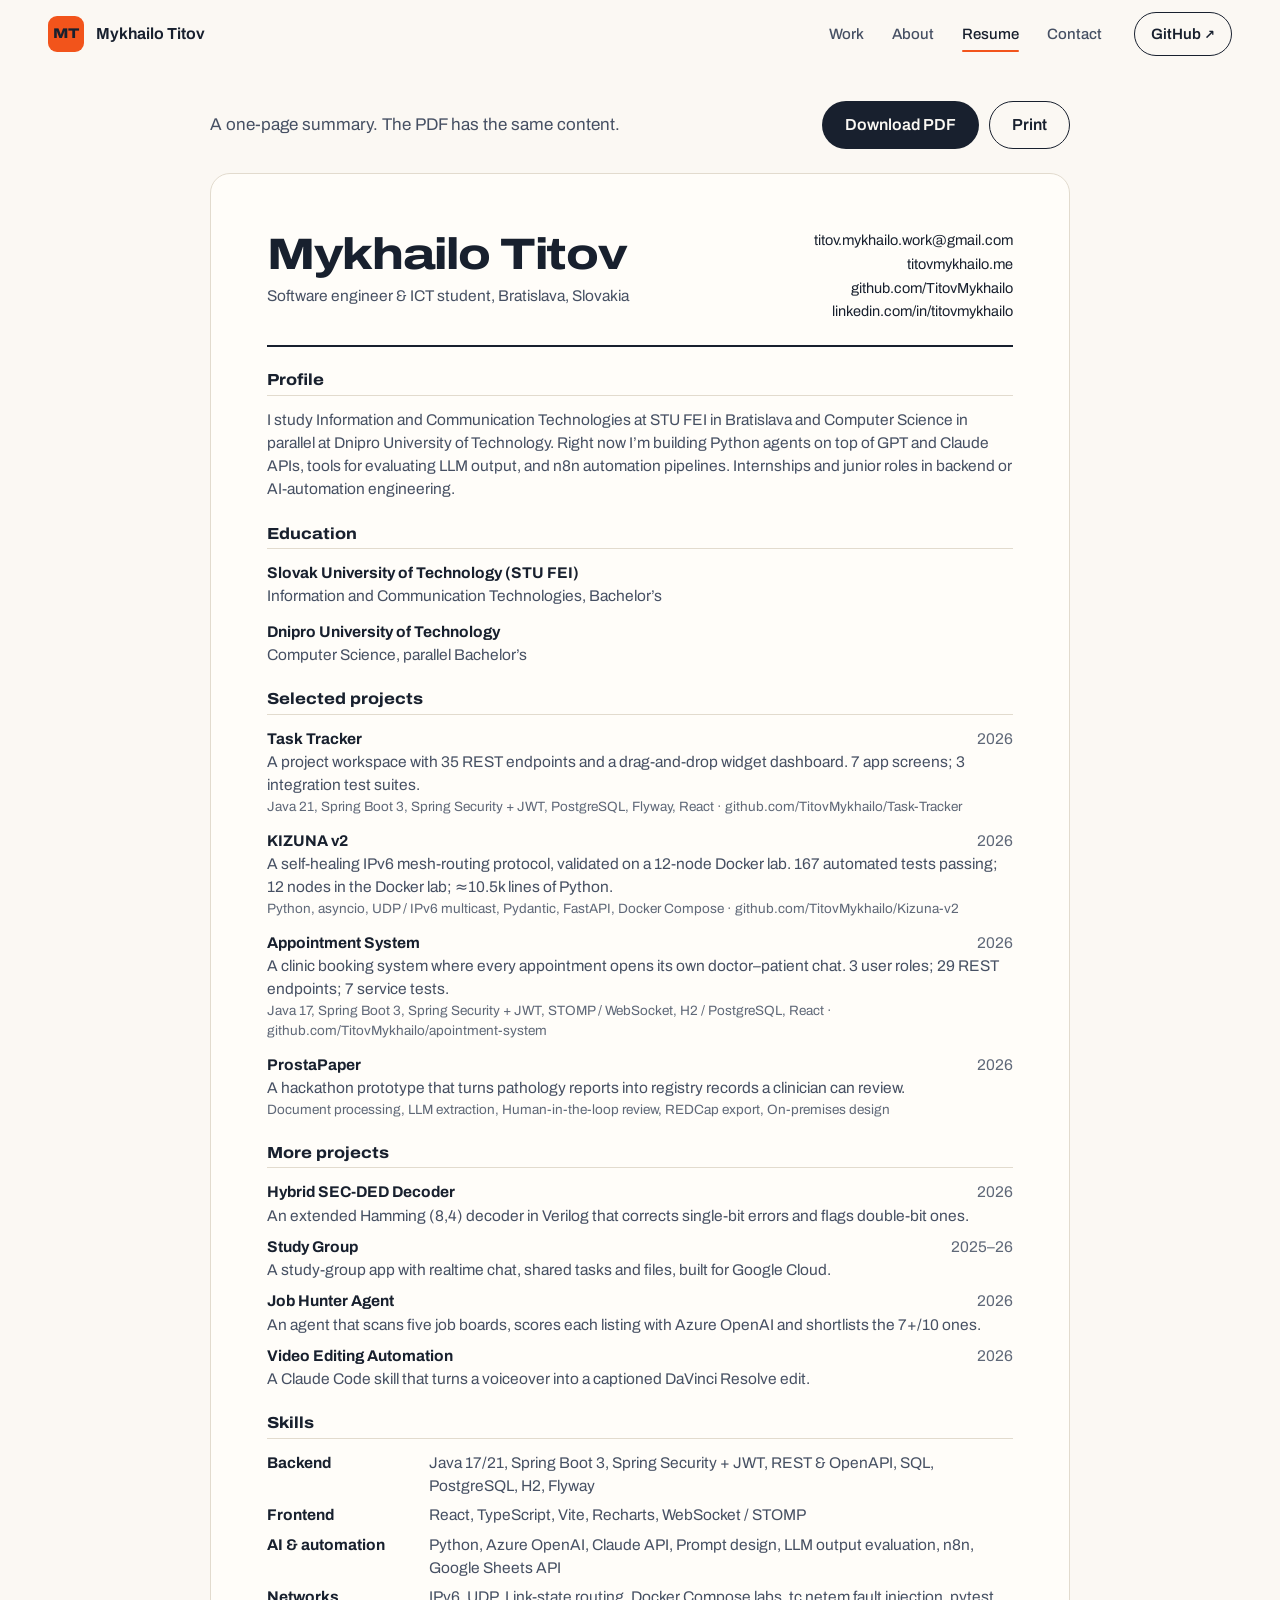
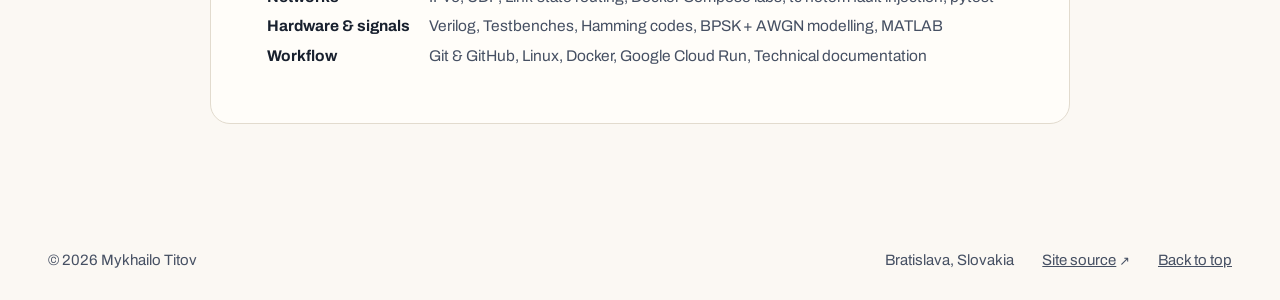
==== resume.html @ 1e9eef97 "Redesign portfolio around proof: case studies, real screens, CV - Hero leads with name, role, CTA an" ====
<!doctype html>
<html lang="en"><head>
<meta charset="utf-8"><meta name="viewport" content="width=device-width, initial-scale=1">
<title>Resume — Mykhailo Titov</title>
<meta name="description" content="Resume of Mykhailo Titov, Software engineer &amp; ICT student in Bratislava.">
<link rel="canonical" href="https://titovmykhailo.me/resume.html">
<meta name="theme-color" content="#FBF8F3">
<meta property="og:type" content="website"><meta property="og:url" content="https://titovmykhailo.me/resume.html">
<meta property="og:title" content="Resume — Mykhailo Titov"><meta property="og:description" content="Resume of Mykhailo Titov, Software engineer &amp; ICT student in Bratislava.">
<meta property="og:image" content="https://titovmykhailo.me/assets/og-image.png"><meta property="og:image:width" content="1200"><meta property="og:image:height" content="630">
<meta name="twitter:card" content="summary_large_image"><meta name="twitter:title" content="Resume — Mykhailo Titov"><meta name="twitter:description" content="Resume of Mykhailo Titov, Software engineer &amp; ICT student in Bratislava."><meta name="twitter:image" content="https://titovmykhailo.me/assets/og-image.png">
<link rel="icon" type="image/svg+xml" href="favicon.svg"><link rel="apple-touch-icon" href="assets/apple-touch-icon.png">
<link rel="preload" href="assets/fonts/archivo-latin.woff2" as="font" type="font/woff2" crossorigin>
<link rel="stylesheet" href="styles.css"><script src="script.js" defer></script>
</head><body><a class="skip" href="#main">Skip to content</a><header class="site-header" id="top"><div class="wrap header-inner">
<a class="brand" href="./"><span class="brand-mark" aria-hidden="true">MT</span><span class="brand-name">Mykhailo Titov</span></a>
<nav class="site-nav" aria-label="Main"><a href="index.html#work" data-nav="work">Work</a><a href="index.html#about" data-nav="about">About</a><a href="resume.html" data-nav="resume" aria-current="page">Resume</a><a href="index.html#contact" data-nav="contact">Contact</a></nav>
<a class="header-cta" href="https://github.com/TitovMykhailo" target="_blank" rel="noopener">GitHub<span class="ext" aria-hidden="true">↗</span><span class="sr-only"> (opens in a new tab)</span></a>
</div></header><main id="main" class="resume-page"><div class="wrap">
<div class="resume-tools"><p>A one-page summary. The PDF has the same content.</p><div><a class="btn btn-dark" href="assets/Mykhailo_Titov_CV.pdf" download>Download PDF</a><button class="btn btn-outline" type="button" data-print>Print</button></div></div>
<article class="cv">
<header class="cv-head"><div><h1>Mykhailo Titov</h1><p class="cv-role">Software engineer &amp; ICT student, Bratislava, Slovakia</p></div>
<ul class="cv-contacts"><li><a href="mailto:titov.mykhailo.work@gmail.com">titov.mykhailo.work@gmail.com</a></li><li><a href="https://titovmykhailo.me">titovmykhailo.me</a></li><li><a href="https://github.com/TitovMykhailo">github.com/TitovMykhailo</a></li><li><a href="https://www.linkedin.com/in/titovmykhailo">linkedin.com/in/titovmykhailo</a></li></ul></header>
<section><h2>Profile</h2><p>I study Information and Communication Technologies at STU FEI in Bratislava and Computer Science in parallel at Dnipro University of Technology. Right now I’m building Python agents on top of GPT and Claude APIs, tools for evaluating LLM output, and n8n automation pipelines. Internships and junior roles in backend or AI-automation engineering.</p></section>
<section><h2>Education</h2><ul class="cv-list"><li><div class="cv-row"><b>Slovak University of Technology (STU FEI)</b><span></span></div><p>Information and Communication Technologies, Bachelor’s</p></li><li><div class="cv-row"><b>Dnipro University of Technology</b><span></span></div><p>Computer Science, parallel Bachelor’s</p></li></ul></section>
<section><h2>Selected projects</h2><ul class="cv-list"><li><div class="cv-row"><b>Task Tracker</b><span>2026</span></div><p>A project workspace with 35 REST endpoints and a drag-and-drop widget dashboard. 7 app screens; 3 integration test suites.</p><p class="cv-stack">Java 21, Spring Boot 3, Spring Security + JWT, PostgreSQL, Flyway, React · github.com/TitovMykhailo/Task-Tracker</p></li><li><div class="cv-row"><b>KIZUNA v2</b><span>2026</span></div><p>A self-healing IPv6 mesh-routing protocol, validated on a 12-node Docker lab. 167 automated tests passing; 12 nodes in the Docker lab; ≈10.5k lines of Python.</p><p class="cv-stack">Python, asyncio, UDP / IPv6 multicast, Pydantic, FastAPI, Docker Compose · github.com/TitovMykhailo/Kizuna-v2</p></li><li><div class="cv-row"><b>Appointment System</b><span>2026</span></div><p>A clinic booking system where every appointment opens its own doctor–patient chat. 3 user roles; 29 REST endpoints; 7 service tests.</p><p class="cv-stack">Java 17, Spring Boot 3, Spring Security + JWT, STOMP / WebSocket, H2 / PostgreSQL, React · github.com/TitovMykhailo/apointment-system</p></li><li><div class="cv-row"><b>ProstaPaper</b><span>2026</span></div><p>A hackathon prototype that turns pathology reports into registry records a clinician can review.</p><p class="cv-stack">Document processing, LLM extraction, Human-in-the-loop review, REDCap export, On-premises design</p></li></ul></section>
<section><h2>More projects</h2><ul class="cv-list cv-compact"><li><div class="cv-row"><b>Hybrid SEC-DED Decoder</b><span>2026</span></div><p>An extended Hamming (8,4) decoder in Verilog that corrects single-bit errors and flags double-bit ones.</p></li><li><div class="cv-row"><b>Study Group</b><span>2025–26</span></div><p>A study-group app with realtime chat, shared tasks and files, built for Google Cloud.</p></li><li><div class="cv-row"><b>Job Hunter Agent</b><span>2026</span></div><p>An agent that scans five job boards, scores each listing with Azure OpenAI and shortlists the 7+/10 ones.</p></li><li><div class="cv-row"><b>Video Editing Automation</b><span>2026</span></div><p>A Claude Code skill that turns a voiceover into a captioned DaVinci Resolve edit.</p></li></ul></section>
<section><h2>Skills</h2><ul class="cv-skills"><li><b>Backend</b><span>Java 17/21, Spring Boot 3, Spring Security + JWT, REST &amp; OpenAPI, SQL, PostgreSQL, H2, Flyway</span></li><li><b>Frontend</b><span>React, TypeScript, Vite, Recharts, WebSocket / STOMP</span></li><li><b>AI &amp; automation</b><span>Python, Azure OpenAI, Claude API, Prompt design, LLM output evaluation, n8n, Google Sheets API</span></li><li><b>Networks</b><span>IPv6, UDP, Link-state routing, Docker Compose labs, tc netem fault injection, pytest</span></li><li><b>Hardware &amp; signals</b><span>Verilog, Testbenches, Hamming codes, BPSK + AWGN modelling, MATLAB</span></li><li><b>Workflow</b><span>Git &amp; GitHub, Linux, Docker, Google Cloud Run, Technical documentation</span></li></ul></section>

</article>
</div></main><footer class="site-footer"><div class="wrap footer-inner"><p>© <span data-year>2026</span> Mykhailo Titov</p><p>Bratislava, Slovakia</p><a href="https://github.com/TitovMykhailo/TitovMykhailo.github.io" target="_blank" rel="noopener">Site source<span class="ext" aria-hidden="true">↗</span><span class="sr-only"> (opens in a new tab)</span></a><a href="#top">Back to top</a></div></footer>
</body></html>
---- styles.css ----
/* Mykhailo Titov — portfolio styles
   One family (Archivo, variable width + weight), self-hosted.
   JetBrains Mono only for real code. */

@font-face{font-family:'Archivo';src:url('assets/fonts/archivo-latin.woff2') format('woff2');font-weight:100 900;font-stretch:62% 125%;font-style:normal;font-display:swap;unicode-range:U+0000-00FF,U+0131,U+0152-0153,U+02BB-02BC,U+02C6,U+02DA,U+02DC,U+0304,U+0308,U+0329,U+2000-206F,U+20AC,U+2122,U+2191,U+2193,U+2212,U+2215,U+FEFF,U+FFFD}
@font-face{font-family:'Archivo';src:url('assets/fonts/archivo-latin-ext.woff2') format('woff2');font-weight:100 900;font-stretch:62% 125%;font-style:normal;font-display:swap;unicode-range:U+0100-02BA,U+02BD-02C5,U+02C7-02CC,U+02CE-02D7,U+02DD-02FF,U+0304,U+0308,U+0329,U+1D00-1DBF,U+1E00-1E9F,U+1EF2-1EFF,U+2020,U+20A0-20AB,U+20AD-20C0,U+2113,U+2C60-2C7F,U+A720-A7FF}
@font-face{font-family:'JetBrains Mono';src:url('assets/fonts/jetbrains-mono-latin.woff2') format('woff2');font-weight:400;font-display:swap}

:root{
  --paper:#FBF8F3; --paper-2:#F3EEE5; --card:#FFFDF9;
  --ink:#18202E; --ink-2:#465063; --ink-3:#5F6878;
  --rule:#E2DBCE; --rule-strong:#CFC6B6;
  --signal:#F2541B; --signal-deep:#B53A0C;
  --mint:#D3EADD; --peach:#F9D6C2; --sky:#D4E5F4; --lilac:#E2DAF6;
  --mint-deep:#2F5D47; --peach-deep:#8A3F17; --sky-deep:#244B6B; --lilac-deep:#4A3A73;
  --focus:#1D4ED8;
  --font:'Archivo',ui-sans-serif,system-ui,-apple-system,'Segoe UI',Roboto,Arial,sans-serif;
  --mono:'JetBrains Mono',ui-monospace,SFMono-Regular,Menlo,Consolas,monospace;
  --wrap:1240px; --gutter:clamp(16px,4vw,48px);
  --r-sm:8px; --r-md:14px; --r-lg:20px;
  --shadow:0 28px 60px -28px rgba(24,32,46,.38);
}

*,*::before,*::after{box-sizing:border-box}
html{-webkit-text-size-adjust:100%;scroll-behavior:smooth;scroll-padding-top:88px}
body{margin:0;background:var(--paper);color:var(--ink);font:400 17px/1.6 var(--font);font-stretch:100%;text-rendering:optimizeLegibility;-webkit-font-smoothing:antialiased}
img,svg{display:block;max-width:100%}
a{color:inherit}
button{font:inherit;color:inherit;cursor:pointer}
h1,h2,h3{margin:0;font-weight:700;line-height:1.1}
p{margin:0}
ul,ol{margin:0;padding:0;list-style:none}
code{font-family:var(--mono);font-size:.88em}
:focus-visible{outline:3px solid var(--focus);outline-offset:3px;border-radius:4px}
::selection{background:#F9C4AE;color:var(--ink)}
.sr-only{position:absolute;width:1px;height:1px;padding:0;margin:-1px;overflow:hidden;clip:rect(0 0 0 0);white-space:nowrap;border:0}
.skip{position:absolute;left:16px;top:-100px;z-index:100;background:var(--ink);color:var(--paper);padding:12px 18px;border-radius:var(--r-sm);text-decoration:none}
.skip:focus{top:12px}
.wrap{width:100%;max-width:calc(var(--wrap) + 2 * var(--gutter));margin-inline:auto;padding-inline:var(--gutter)}
.muted{color:var(--ink-3)}

/* ---------- links & buttons */
.text-link{white-space:nowrap;color:var(--ink);text-decoration:underline;text-decoration-color:rgba(24,32,46,.3);text-decoration-thickness:1px;text-underline-offset:4px;font-weight:500}
.text-link:hover{text-decoration-color:var(--signal);text-decoration-thickness:2px}
.ext{display:inline-block;margin-left:3px;font-size:.85em;transition:transform .15s}
a:hover>.ext{transform:translate(2px,-2px)}
.btn{display:inline-flex;align-items:center;justify-content:center;gap:8px;min-height:48px;padding:0 22px;border-radius:999px;border:1.5px solid transparent;font-weight:600;font-size:16px;line-height:1;text-decoration:none;white-space:nowrap;transition:background-color .15s,color .15s,border-color .15s}
.btn-signal{background:var(--signal);color:var(--ink)}
.btn-signal:hover{background:var(--ink);color:var(--paper)}
.btn-outline{border-color:var(--ink);color:var(--ink);background:transparent}
.btn-outline:hover{background:var(--ink);color:var(--paper)}
.btn-dark{background:var(--ink);color:var(--paper)}
.btn-dark:hover{background:var(--signal);color:var(--ink)}
.btn-light{background:var(--paper);color:var(--ink);border-color:var(--paper)}
.btn-light:hover{background:var(--signal);border-color:var(--signal)}
.btn-ghost-light{border-color:rgba(251,248,243,.55);color:var(--paper)}
.btn-ghost-light:hover{border-color:var(--paper);background:rgba(251,248,243,.1)}

/* ---------- tints */
.tint-mint{background:var(--mint);--deep:var(--mint-deep)}
.tint-peach{background:var(--peach);--deep:var(--peach-deep)}
.tint-sky{background:var(--sky);--deep:var(--sky-deep)}
.tint-lilac{background:var(--lilac);--deep:var(--lilac-deep)}

/* ---------- header */
.site-header{position:sticky;top:0;z-index:50;background:rgba(251,248,243,.9);-webkit-backdrop-filter:saturate(1.4) blur(12px);backdrop-filter:saturate(1.4) blur(12px);border-bottom:1px solid transparent;transition:border-color .2s}
.site-header.scrolled{border-bottom-color:var(--rule)}
.header-inner{display:flex;align-items:center;gap:32px;height:68px}
.brand{display:flex;align-items:center;gap:12px;text-decoration:none;font-weight:650;font-size:16px;margin-right:auto}
.brand-mark{display:grid;place-items:center;width:36px;height:36px;border-radius:9px;background:var(--signal);color:var(--ink);font-weight:800;font-stretch:120%;font-size:14px;letter-spacing:.02em}
.site-nav{display:flex;gap:28px}
.site-nav a{position:relative;font-size:15px;font-weight:500;color:var(--ink-2);text-decoration:none;padding:8px 0}
.site-nav a:hover,.site-nav a[aria-current],.site-nav a.active{color:var(--ink)}
.site-nav a[aria-current]::after,.site-nav a.active::after{content:'';position:absolute;left:0;right:0;bottom:2px;height:2px;background:var(--signal);border-radius:2px}
.header-cta{font-size:15px;font-weight:600;text-decoration:none;border:1.5px solid var(--ink);border-radius:999px;padding:9px 16px}
.header-cta:hover{background:var(--ink);color:var(--paper)}

/* ---------- hero */
.hero{padding:clamp(28px,4vw,52px) 0 clamp(56px,7vw,96px)}
.status{display:inline-flex;align-items:center;gap:10px;font-size:15px;font-weight:500;color:var(--ink-2);background:var(--card);border:1px solid var(--rule);border-radius:999px;padding:6px 14px 6px 12px}
.status-dot{width:9px;height:9px;border-radius:50%;background:#2E9E5B;box-shadow:0 0 0 3px rgba(46,158,91,.18)}
.display{font-weight:780;font-stretch:125%;font-size:clamp(52px,9.2vw,128px);line-height:.92;letter-spacing:-.035em;margin:22px 0 clamp(28px,4vw,48px);text-wrap:balance}
.hero-grid{display:grid;grid-template-columns:minmax(0,4.4fr) minmax(0,7.6fr);gap:clamp(32px,5vw,64px);align-items:center}
.hero-role{font-size:20px;font-weight:650;font-stretch:110%;margin-bottom:12px}
.hero-lead{font-size:clamp(18px,1.6vw,21px);line-height:1.55;color:var(--ink-2);max-width:42ch}
.hero-actions{display:flex;flex-wrap:wrap;gap:12px;margin-top:32px}
.hero-links{display:flex;flex-wrap:wrap;gap:20px;margin-top:22px;font-size:16px}

/* the stack: the one bold element on the page */
.stack{margin:0}
.bands{position:relative;display:grid;gap:10px;padding-left:34px}
.bands::before{content:'';position:absolute;left:11px;top:36px;bottom:36px;width:3px;border-radius:3px;background:var(--signal);transform-origin:top;animation:trace 1s .15s cubic-bezier(.6,0,.2,1) both}
.band{position:relative;display:grid;gap:12px;padding:16px 18px 18px 22px;border-radius:var(--r-md);animation:band .5s cubic-bezier(.2,.7,.2,1) both}
.band:nth-child(1){animation-delay:.1s}.band:nth-child(2){animation-delay:.3s}.band:nth-child(3){animation-delay:.5s}.band:nth-child(4){animation-delay:.7s}
.band::before{content:'';position:absolute;left:-30px;top:50%;width:13px;height:13px;margin-top:-6.5px;border-radius:50%;background:var(--paper);border:3px solid var(--signal)}
.band-head{display:flex;flex-wrap:wrap;align-items:baseline;gap:2px 12px}
.band-head h3{font-size:17px;font-weight:700;font-stretch:112%;letter-spacing:-.005em;white-space:nowrap}
.band-head p{font-size:14px;color:var(--deep)}
.band-projects{display:flex;flex-wrap:wrap;gap:6px}
.band-projects a{display:inline-flex;align-items:center;min-height:38px;padding:0 14px;border-radius:999px;background:var(--card);border:1px solid rgba(24,32,46,.08);font-size:15px;font-weight:550;text-decoration:none;transition:background-color .15s,color .15s}
.band-projects a:hover{background:var(--ink);color:var(--paper)}
.stack figcaption{margin:14px 0 0 34px;font-size:14px;color:var(--ink-3)}
@keyframes trace{from{transform:scaleY(0)}to{transform:scaleY(1)}}
@keyframes band{from{opacity:0;transform:translateX(10px)}to{opacity:1;transform:none}}

/* ---------- sections */
.section{padding:clamp(64px,8vw,112px) 0}
.section h2{font-size:clamp(32px,3.6vw,48px);font-stretch:112%;font-weight:750;letter-spacing:-.025em}
.section-lead{font-size:18px;color:var(--ink-2);margin-top:12px;max-width:60ch}
.work{padding-top:clamp(24px,3vw,40px)}

/* ---------- case cards */
.cases{display:grid;gap:clamp(64px,8vw,112px);margin-top:clamp(40px,5vw,64px)}
.case{display:grid;grid-template-columns:minmax(0,5fr) minmax(0,7fr);gap:clamp(28px,4vw,56px);align-items:center}
.case:nth-child(even) .case-text{order:2}
.case-meta{display:flex;flex-wrap:wrap;align-items:center;gap:8px 14px;font-size:14px;color:var(--ink-2)}
.layer-tag{display:inline-block;padding:4px 10px;border-radius:999px;font-size:13px;font-weight:650;color:var(--deep);white-space:nowrap}
.case h3{font-size:19px;font-weight:650;font-stretch:108%;margin:18px 0 8px;color:var(--ink-2)}
.case-outcome{font-size:clamp(26px,2.5vw,34px);font-weight:700;font-stretch:108%;line-height:1.14;letter-spacing:-.018em;text-wrap:balance}
.metrics{display:grid;grid-template-columns:repeat(3,minmax(0,1fr));gap:16px;margin:28px 0 22px;padding-top:20px;border-top:1px solid var(--rule)}
.metrics li{display:flex;flex-direction:column;gap:4px}
.metrics b{font-size:30px;font-weight:750;font-stretch:115%;line-height:1;letter-spacing:-.02em}
.metrics span{font-size:14px;line-height:1.35;color:var(--ink-2)}
.metrics-facts{grid-template-columns:repeat(2,minmax(0,1fr))}
.metrics-facts b{font-size:21px;line-height:1.1}
.chips{display:flex;flex-wrap:wrap;gap:6px}
.chips li{font-size:13.5px;line-height:1.2;padding:6px 11px;border:1px solid var(--rule-strong);border-radius:999px;color:var(--ink-2);background:rgba(255,253,249,.6)}
.case-actions{display:flex;flex-wrap:wrap;align-items:center;gap:12px 20px;margin-top:28px}
.read-time{font-size:14px;color:var(--ink-3)}
.case-media{display:block;text-decoration:none}

/* ---------- media frames */
.media{position:relative;overflow:hidden;border-radius:var(--r-lg);container-type:inline-size}
.case .media{aspect-ratio:16/11}
.media:not(.media-shot){display:grid;place-items:center;padding:6%}
.media-shot .shot{position:absolute;left:7%;top:9%;width:100%;border-radius:10px 0 0 0;overflow:hidden;box-shadow:var(--shadow);border:1px solid rgba(24,32,46,.08);transition:transform .35s cubic-bezier(.2,.7,.2,1)}
.media-shot img{width:100%;height:auto}
.case-media:hover .shot{transform:translate(-6px,-6px)}
.media-large.media-shot,.gallery-item .media-shot{padding:5% 5% 0}
.media-large.media-shot .shot,.gallery-item .shot{position:static;width:100%;border-radius:10px 10px 0 0}
.media-large:not(.media-shot){padding:5% 6%}
.media-large .diagram-map{max-width:980px}
.media-large .diagram{font-size:clamp(12px,1.6cqi,17px)}

/* ---------- diagrams (all drawn from repo facts) */
.diagram{width:100%;font-size:clamp(11px,2.05cqi,16px);color:var(--ink)}
.d-title{font-size:.85em;font-weight:700;font-stretch:110%;color:var(--deep);margin-bottom:.7em}
.d-small{font-size:.85em;color:var(--ink-2)}
.d-big{font-size:2.4em;font-weight:780;font-stretch:120%;line-height:1}

.diagram-map svg{width:100%;height:auto}
.k-grid line{stroke:rgba(47,93,71,.16);stroke-width:2}
.k-gw{fill:var(--ink)}
.k-ring{fill:none;stroke:var(--ink);stroke-width:3;opacity:.35}
.k-rtr,.k-mod{fill:var(--card);stroke:var(--ink);stroke-width:4}
.k-core{fill:var(--signal)}
.k-standby{fill:none;stroke:var(--ink);stroke-width:3.5;stroke-dasharray:8 7}
.k-nodes text{font:600 36px var(--font);fill:var(--ink)}
@container (max-width:520px){.k-nodes text{font-size:48px}}
.k-legend{display:flex;flex-wrap:wrap;gap:.5em 1.4em;margin-top:.9em;font-size:.9em;color:var(--ink-2)}
.k-legend li{display:flex;align-items:center;gap:.45em}
.k-legend i{display:inline-block;width:.95em;height:.95em;border-radius:50%;border:2px solid var(--ink)}
.k-legend .lg-gw{background:var(--ink)}
.k-legend .lg-rtr{background:radial-gradient(circle,var(--signal) 28%,var(--card) 32%)}
.k-legend .lg-mod{border-radius:2px;transform:rotate(45deg) scale(.85);background:var(--card)}
.k-legend .lg-sb{border-style:dashed}

.diagram-code{max-width:34em}
.bits{display:grid;grid-template-columns:repeat(8,minmax(0,1fr));gap:.4em}
.bits li{display:flex;flex-direction:column;align-items:center;gap:.25em;padding:.5em 0 .45em;border-radius:.5em;background:var(--card);border:1.5px solid rgba(24,32,46,.12)}
.bits small{font-size:.8em;font-weight:650;color:var(--ink-2)}
.bits b{font:500 2.1em/1 var(--mono)}
.bits span{font-size:.75em;color:var(--ink-3)}
.bits li.parity{background:transparent;border-style:dashed;border-color:rgba(74,58,115,.45)}
.bits li.flipped{background:var(--signal);border-color:var(--signal)}
.bits li.flipped small,.bits li.flipped span{color:var(--ink)}
.checks{display:grid;gap:.45em;margin:1.2em 0 0}
.checks div{display:grid;grid-template-columns:8.5em 1fr;gap:1em;padding-top:.45em;border-top:1px solid rgba(74,58,115,.2)}
.checks dt{font-weight:650}
.checks dd{margin:0;color:var(--ink-2)}

.diagram-doc{display:grid;grid-template-columns:1fr 1.15fr;gap:1.4em;align-items:center;max-width:36em}
.doc-sheet{background:var(--card);border-radius:.4em;padding:1.4em 1.2em;box-shadow:var(--shadow);transform:rotate(-2.5deg)}
.doc-sheet i{display:block;height:.4em;border-radius:.2em;background:#DCD8D0;margin:.75em 0}
.doc-sheet i.short{width:62%}
.doc-sheet i.hl{background:#F4C98A;height:.65em}
.doc-review{background:var(--ink);color:var(--paper);border-radius:.7em;padding:1.3em 1.2em;box-shadow:var(--shadow)}
.doc-review .d-title{color:#CFC7F0}
.doc-row{display:flex;justify-content:space-between;gap:.8em;padding:.55em 0;border-bottom:1px solid rgba(251,248,243,.16);font-size:.9em}
.doc-row em{font-style:normal;font-size:.85em;font-weight:600}
.doc-row .ok{color:#B9E3C6}.doc-row .warn{color:#F6C27A}
.doc-actions{display:flex;gap:.5em;margin-top:1em}
.d-btn{font-size:.85em;font-weight:600;padding:.45em .9em;border-radius:999px;border:1px solid rgba(251,248,243,.4)}
.d-btn.d-primary{background:var(--paper);color:var(--ink);border-color:var(--paper)}

.diagram-flow{display:grid;grid-template-columns:1.1fr auto 1fr auto .9fr auto 1.1fr;align-items:stretch;gap:.6em}
.flow-step{background:var(--card);border-radius:.7em;padding:1em;border:1px solid rgba(24,32,46,.08)}
.flow-model{background:var(--ink);color:var(--paper);text-align:center;display:flex;flex-direction:column;justify-content:center}
.flow-model .d-title{color:#BFD6EA}.flow-model .d-small{color:#D8DEE8}
.flow-arrow{align-self:center;width:1.4em;height:2px;background:var(--ink);position:relative}
.flow-arrow::after{content:'';position:absolute;right:-1px;top:-4px;border:5px solid transparent;border-left:7px solid var(--ink);border-right:0}
.d-chips{display:flex;flex-wrap:wrap;gap:.3em}
.d-chips li{font-size:.8em;padding:.25em .55em;border-radius:999px;background:var(--sky);color:var(--sky-deep);font-weight:600}
.d-list li{font-size:.85em;color:var(--ink-2);padding:.15em 0 .15em 1.1em;position:relative}
.d-list li::before{content:'×';position:absolute;left:0;color:var(--signal-deep);font-weight:700}
.d-out{font-size:.85em;padding:.5em .6em;border-radius:.45em;border:1px solid rgba(24,32,46,.15);margin-top:.4em}
.d-out.d-primary{background:var(--signal);border-color:var(--signal);font-weight:650}
@container (max-width:560px){
  .diagram-flow{grid-template-columns:1fr;font-size:13px}
  .flow-arrow{justify-self:center;width:2px;height:1.2em}
  .flow-arrow::after{right:-4px;top:auto;bottom:-2px;border:5px solid transparent;border-top:7px solid var(--ink);border-bottom:0}
}

.diagram-timeline{position:relative;max-width:40em}
.clips{display:flex;flex-wrap:wrap;gap:.3em}
.clips li{flex:var(--w) 1 7.5em;min-height:3.6em;display:flex;align-items:flex-end;padding:.5em .6em;border-radius:.35em;background:var(--card);border:1px solid rgba(74,58,115,.18);font-size:.85em;font-weight:600;line-height:1.2}
.clips li:nth-child(odd){background:#CDBFEF;border-color:#B6A5E2}
.tracks{display:grid;grid-template-columns:2.2em 1fr;row-gap:.4em;margin-top:1em;font-size:.75em;color:var(--ink-3)}
.tracks span{font-family:var(--mono);align-self:center}
.track{position:relative;height:1.2em}
.track i{position:absolute;top:0;bottom:0;background:var(--lilac-deep);opacity:.75;border-radius:.2em}
.track i.a{background:var(--signal);opacity:.6}
.tracks{position:relative}
.playhead{position:absolute;top:-.5em;bottom:-.3em;left:calc(2.2em + 44%);width:2px;background:var(--signal);z-index:1}
.playhead::before{content:'';position:absolute;top:-.3em;left:-.35em;border:.4em solid transparent;border-top:.55em solid var(--signal)}

.diagram-arch{display:grid;justify-items:center;gap:.7em;max-width:30em;text-align:center}
.arch-box{background:var(--card);border-radius:.7em;padding:.8em 1.4em;border:1px solid rgba(24,32,46,.1);min-width:13em}
.arch-box .d-title{margin-bottom:.15em}
.arch-core{background:var(--ink);color:var(--paper)}
.arch-core .d-title{color:#F9D6C2}.arch-core .d-small{color:#D8DEE8}
.arch-link{display:flex;gap:.6em;font-size:.85em}
.arch-link code{background:rgba(255,253,249,.7);padding:.2em .5em;border-radius:.3em}
.arch-split{display:grid;grid-template-columns:1fr 1fr;gap:.6em;width:100%}
.arch-split .arch-box{min-width:0}
.arch-note{font-size:.8em;color:var(--peach-deep);font-weight:600}

/* ---------- all projects table */
.table-wrap{margin-top:40px;border-top:2px solid var(--ink)}
.projects-table{width:100%;border-collapse:collapse}
.projects-table thead th{font-size:14px;font-weight:600;color:var(--ink-3);text-align:left;padding:14px 16px 14px 0;border-bottom:1px solid var(--rule)}
.projects-table tbody th,.projects-table td{text-align:left;vertical-align:baseline;padding:20px 16px 20px 0;border-bottom:1px solid var(--rule)}
.projects-table tbody th a{font-size:19px;font-weight:650;font-stretch:108%;text-decoration:none}
.projects-table tbody th a:hover{text-decoration:underline;text-decoration-color:var(--signal);text-underline-offset:5px}
.projects-table td{font-size:16px;color:var(--ink-2)}
.projects-table td.num{font-variant-numeric:tabular-nums;white-space:nowrap}
.projects-table tbody tr:hover{background:rgba(243,238,229,.6)}

/* ---------- about */
.about{background:var(--paper-2)}
.about-grid{display:grid;grid-template-columns:minmax(0,4fr) minmax(0,8fr);gap:clamp(32px,6vw,96px)}
.about-side{position:sticky;top:100px;align-self:start}
.portrait{width:100%;max-width:300px;aspect-ratio:1;border-radius:var(--r-lg);object-fit:cover}
.portrait-mono{display:grid;place-items:center;background:var(--signal)}
.portrait-mono span{font-size:clamp(72px,9vw,128px);font-weight:800;font-stretch:125%;letter-spacing:-.03em;color:var(--ink)}
.about-name{font-size:20px;font-weight:700;font-stretch:110%;margin-top:18px}
.about-main h2{margin-bottom:24px}
.about-main>p{color:var(--ink-2);max-width:62ch;margin-bottom:16px}
.about-main>p.about-lead{font-size:clamp(20px,1.9vw,24px);line-height:1.45;color:var(--ink)}
.about-block{margin-top:40px;padding-top:22px;border-top:1px solid var(--rule-strong)}
.about-block h3{font-size:17px;font-weight:700;font-stretch:110%;margin-bottom:14px}
.about-block.looking p{font-size:19px;color:var(--ink)}
.plain-list{display:grid;gap:14px}
.plain-list li{display:flex;flex-direction:column}
.plain-list b{font-weight:650}
.plain-list span{color:var(--ink-2);font-size:16px}
.timeline{display:grid;gap:4px}
.timeline li{display:grid;grid-template-columns:84px minmax(0,1fr);gap:16px;padding:12px 0;border-bottom:1px solid var(--rule)}
.timeline li:last-child{border-bottom:0}
.t-year{font-size:15px;font-weight:600;color:var(--ink-3);font-variant-numeric:tabular-nums}
.timeline a{font-weight:650;text-decoration:none}
.timeline a:hover{text-decoration:underline;text-decoration-color:var(--signal);text-underline-offset:4px}
.timeline p{font-size:16px;color:var(--ink-2)}

/* ---------- toolbox */
.tool-grid{display:grid;grid-template-columns:repeat(3,minmax(0,1fr));gap:40px 32px;margin-top:40px}
.tool{padding-top:18px;border-top:2px solid var(--ink)}
.tool h3{font-size:19px;font-weight:700;font-stretch:110%;margin-bottom:14px}
.used-in{font-size:15px;color:var(--ink-2);margin-top:14px}
.used-in a{color:var(--ink);text-decoration-color:rgba(24,32,46,.35);text-underline-offset:3px}
.used-in a:hover{text-decoration-color:var(--signal)}

/* ---------- contact & footer */
.contact{background:var(--ink);color:var(--paper);padding:clamp(72px,9vw,128px) 0}
.contact :focus-visible{outline-color:#93C5FD}
.contact h2{font-size:clamp(32px,3.6vw,48px);font-stretch:112%;font-weight:750;letter-spacing:-.025em}
.contact-lead{font-size:18px;color:rgba(251,248,243,.78);margin-top:12px}
.contact-mail{display:inline-block;margin-top:36px;font-size:clamp(26px,5.4vw,68px);font-weight:750;font-stretch:115%;letter-spacing:-.03em;line-height:1.05;text-decoration:underline;text-decoration-color:var(--signal);text-decoration-thickness:.07em;text-underline-offset:.16em;overflow-wrap:anywhere}
.contact-mail:hover{color:var(--signal)}
.contact-actions{display:flex;flex-wrap:wrap;align-items:center;gap:12px 22px;margin-top:40px}
.text-link-light{white-space:nowrap;color:var(--paper);text-decoration:underline;text-decoration-color:rgba(251,248,243,.4);text-underline-offset:4px;font-weight:500}
.text-link-light:hover{text-decoration-color:var(--signal)}
.copy-status{min-height:24px;margin-top:16px;font-size:15px;color:#B9E3C6}
.site-footer{padding:28px 0;font-size:15px;color:var(--ink-2)}
.footer-inner{display:flex;flex-wrap:wrap;gap:12px 28px;align-items:center}
.footer-inner p:first-child{margin-right:auto}
.site-footer a{color:var(--ink-2)}
.site-footer a:hover{color:var(--ink)}

/* ---------- case study pages */
.breadcrumb{display:flex;gap:10px;font-size:15px;color:var(--ink-3);margin:28px 0 40px}
.breadcrumb a{color:var(--ink-2)}
.case-head{max-width:1000px}
.case-title{font-size:clamp(44px,6.2vw,88px);font-weight:780;font-stretch:122%;letter-spacing:-.035em;line-height:.95;margin:20px 0 22px}
.case-outcome-lg{font-size:clamp(22px,2.4vw,32px);font-weight:600;color:var(--ink-2);max-width:32ch;font-stretch:105%}
.tldr{display:grid;grid-template-columns:minmax(0,1fr) minmax(0,1fr);gap:28px 48px;margin:44px 0;padding:clamp(22px,3vw,36px);background:var(--paper-2);border-radius:var(--r-lg)}
.tldr-list{display:grid;grid-template-columns:repeat(2,minmax(0,1fr));gap:18px 24px;margin:0}
.tldr-list dt{font-size:14px;font-weight:600;color:var(--ink-3)}
.tldr-list dd{margin:4px 0 0;font-weight:550}
.dd-links{display:flex;flex-direction:column;gap:4px}
.tldr .metrics{margin:0;padding-top:0;border-top:0}
.metrics-lg b{font-size:36px}
.tldr-stack{grid-column:1/-1;padding-top:20px;border-top:1px solid var(--rule-strong)}
.tldr-h{font-size:14px;font-weight:600;color:var(--ink-3);margin-bottom:10px;font-stretch:100%}
.case-hero{margin:0 0 clamp(56px,7vw,96px)}
.case-hero figcaption,.gallery-item figcaption{font-size:14px;color:var(--ink-3);margin-top:12px;max-width:80ch}
.case-body{display:grid;grid-template-columns:220px minmax(0,1fr);gap:clamp(32px,5vw,72px)}
.toc{position:sticky;top:96px;align-self:start}
.toc-title{font-size:14px;font-weight:600;color:var(--ink-3);margin-bottom:10px}
.toc ol{display:grid;gap:2px;border-left:2px solid var(--rule)}
.toc a{display:block;padding:6px 0 6px 14px;margin-left:-2px;border-left:2px solid transparent;font-size:15px;color:var(--ink-2);text-decoration:none}
.toc a:hover{color:var(--ink)}
.toc a.active{color:var(--ink);font-weight:600;border-left-color:var(--signal)}
.prose{max-width:70ch}
.prose-lead{font-size:clamp(19px,1.7vw,22px);line-height:1.55}
.prose section{padding-top:8px;scroll-margin-top:96px}
.prose h2{font-size:clamp(26px,2.4vw,32px);font-weight:750;font-stretch:110%;letter-spacing:-.02em;margin:52px 0 16px}
.prose p,.prose li{color:var(--ink-2);line-height:1.7}
.prose section>ul{display:grid;gap:12px}
.prose section>ul>li{position:relative;padding-left:22px}
.prose section>ul>li::before{content:'';position:absolute;left:2px;top:.72em;width:8px;height:8px;border-radius:2px;background:var(--signal)}
.prose code{background:var(--paper-2);padding:.1em .35em;border-radius:4px;color:var(--ink)}
.steps{display:grid;gap:10px;counter-reset:s}
.steps li{display:flex;align-items:center;gap:14px;padding:12px 16px;background:var(--card);border:1px solid var(--rule);border-radius:var(--r-md);color:var(--ink);font-weight:550}
.steps span{flex:none;display:grid;place-items:center;width:30px;height:30px;border-radius:50%;background:var(--ink);color:var(--paper);font-size:14px;font-weight:700}
.facts{display:grid;grid-template-columns:repeat(2,minmax(0,1fr));gap:16px}
.fact{padding:18px;background:var(--card);border:1px solid var(--rule);border-radius:var(--r-md)}
.fact h3{font-size:15px;font-weight:650;margin-bottom:12px}
.fact-code{grid-row:span 3;background:var(--ink);border-color:var(--ink)}
.fact-code h3{color:#D3EADD}
.fact-code pre{margin:0;overflow-x:auto;color:var(--paper);font:400 14px/1.7 var(--mono)}
.fact-code code{font-size:inherit;background:none;padding:0;color:inherit}
.gallery-item{margin:0 0 36px}
.pager{display:grid;grid-template-columns:1fr 1fr;gap:16px;margin-top:clamp(56px,7vw,96px);padding:32px 0 clamp(56px,7vw,96px);border-top:1px solid var(--rule)}
.pager a{display:flex;flex-direction:column;gap:6px;padding:20px 24px;border:1px solid var(--rule);border-radius:var(--r-md);text-decoration:none;transition:border-color .15s,background-color .15s}
.pager a:hover{border-color:var(--ink);background:var(--card)}
.pager span{font-size:14px;color:var(--ink-3)}
.pager b{font-size:22px;font-weight:700;font-stretch:110%}
.pager-next{text-align:right}

/* ---------- resume */
.resume-page{padding:32px 0 96px}
.resume-tools{display:flex;flex-wrap:wrap;justify-content:space-between;align-items:center;gap:16px;max-width:860px;margin:0 auto 24px;color:var(--ink-2)}
.resume-tools div{display:flex;gap:10px}
.cv{max-width:860px;margin:0 auto;background:var(--card);border:1px solid var(--rule);border-radius:var(--r-lg);padding:clamp(24px,5vw,56px);font-size:15.5px;line-height:1.5}
.cv-head{display:flex;flex-wrap:wrap;justify-content:space-between;gap:16px;padding-bottom:22px;border-bottom:2px solid var(--ink)}
.cv h1{font-size:clamp(34px,4vw,44px);font-weight:780;font-stretch:120%;letter-spacing:-.03em}
.cv-role{color:var(--ink-2);margin-top:6px}
.cv-contacts{display:grid;gap:2px;font-size:14.5px;text-align:right}
.cv-contacts a{color:var(--ink);text-decoration:none}
.cv section{margin-top:24px}
.cv h2{font-size:16px;font-weight:750;font-stretch:112%;padding-bottom:6px;margin-bottom:12px;border-bottom:1px solid var(--rule)}
.cv section>p{color:var(--ink-2)}
.cv-list{display:grid;gap:12px}
.cv-row{display:flex;justify-content:space-between;gap:12px}
.cv-row span{color:var(--ink-3);font-variant-numeric:tabular-nums}
.cv-list p{color:var(--ink-2)}
.cv-stack{font-size:13.5px;color:var(--ink-3)!important}
.cv-compact{gap:8px}
.cv-skills{display:grid;gap:6px}
.cv-skills li{display:grid;grid-template-columns:150px 1fr;gap:12px}
.cv-skills span{color:var(--ink-2)}

/* ---------- responsive */
@media (max-width:1024px){
  .hero-grid{grid-template-columns:1fr}
  .hero-lead{max-width:56ch}
  .tool-grid{grid-template-columns:repeat(2,minmax(0,1fr))}
}
@media (max-width:900px){
  .case,.about-grid,.case-body,.tldr{grid-template-columns:1fr}
  .case:nth-child(even) .case-text{order:0}
  .case-media{order:-1}
  .about-side{position:static;display:grid;grid-template-columns:120px 1fr;gap:4px 18px;align-items:center}
  .about-side .portrait{grid-row:span 2;max-width:120px}
  .portrait-mono span{font-size:44px}
  .about-name{margin-top:0}
  .toc{position:static}
  .toc ol{display:flex;flex-wrap:wrap;gap:6px;border:0}
  .toc a{margin:0;padding:7px 12px;border:1px solid var(--rule);border-radius:999px;font-size:14px}
  .toc a.active{border-color:var(--ink)}
  .facts{grid-template-columns:1fr}
  .fact-code{grid-row:auto}
}
@media (max-width:720px){
  .header-cta{display:none}
  .header-inner{gap:16px}
  .site-nav{gap:18px}
  .band{padding:14px 14px 16px 18px}
  .tool-grid{grid-template-columns:1fr}
  .metrics b{font-size:24px}
  .metrics-lg b{font-size:28px}
  .tldr-list{grid-template-columns:1fr 1fr}
  .table-wrap{border-top:0}
  .projects-table thead{display:none}
  .projects-table,.projects-table tbody,.projects-table tr,.projects-table th,.projects-table td{display:block}
  .projects-table tr{padding:18px 0;border-top:1px solid var(--rule)}
  .projects-table tbody th,.projects-table td{border:0;padding:3px 0}
  .projects-table td.num{display:inline-block;margin-right:12px}
  .projects-table td:nth-child(3){padding:8px 0 4px}
  .pager{grid-template-columns:1fr}
  .pager-next{text-align:left}
  .cv-contacts{text-align:left}
  .cv-skills li{grid-template-columns:1fr;gap:0}
}
@media (max-width:560px){
  .brand-name{display:none}
  .site-nav{gap:16px;margin-left:auto}
  .site-nav a{font-size:15px}
  .hero-actions .btn{flex:1 1 auto}
  .band-projects a{min-height:36px;padding:0 12px;font-size:14.5px}
  .metrics-facts b{font-size:18px}
  .contact-mail{font-size:clamp(20px,6.2vw,28px);font-stretch:105%}
  .metrics{gap:10px}
  .metrics span{font-size:13px}
  .case .media{aspect-ratio:4/3}
  .media:not(.media-shot){padding:5%}
  .media-shot .shot{left:6%;top:7%}
}

@media (prefers-reduced-motion:reduce){
  html{scroll-behavior:auto}
  *,*::before,*::after{animation:none!important;transition:none!important}
}

@media print{
  @page{size:A4;margin:12mm 14mm}
  body{background:#fff;font-size:10pt}
  .site-header,.site-footer,.skip,.resume-tools,.contact,.toc,.pager,.hero-actions,.case-actions{display:none!important}
  .resume-page{padding:0}
  .resume-page .wrap{padding:0;max-width:none}
  .cv{border:0;border-radius:0;padding:0;max-width:none;font-size:9.3pt;line-height:1.36;background:#fff}
  .cv h1{font-size:24pt}
  .cv section{margin-top:9pt}
  .cv h2{font-size:10.5pt;margin-bottom:5pt;padding-bottom:3pt}
  .cv-head{padding-bottom:10pt}
  .cv-list{gap:6pt}
  .cv-compact{gap:4pt}
  .cv-contacts{font-size:9pt}
  .cv-stack{font-size:8.6pt}
  .cv-skills{gap:2pt}
  .cv-skills li{grid-template-columns:110pt 1fr}
  a{text-decoration:none}
  .bands::before,.band{animation:none}
}
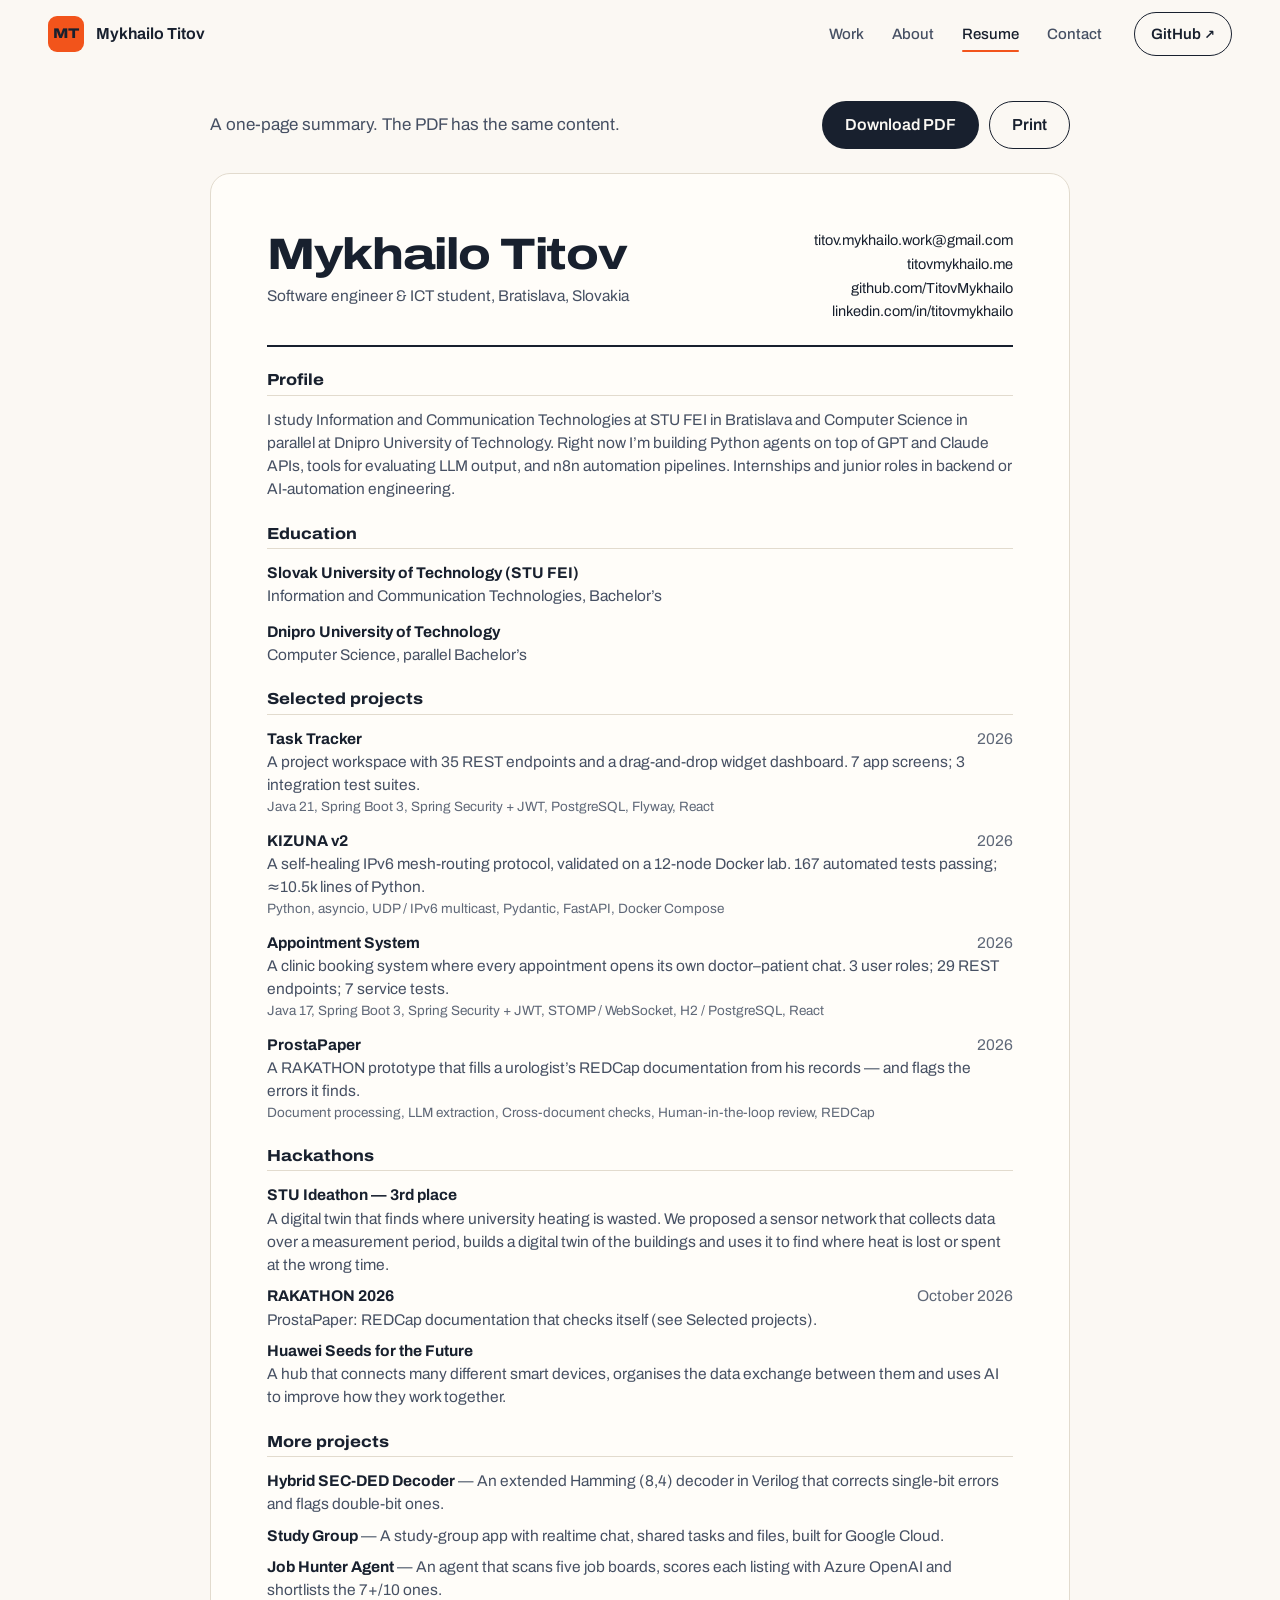
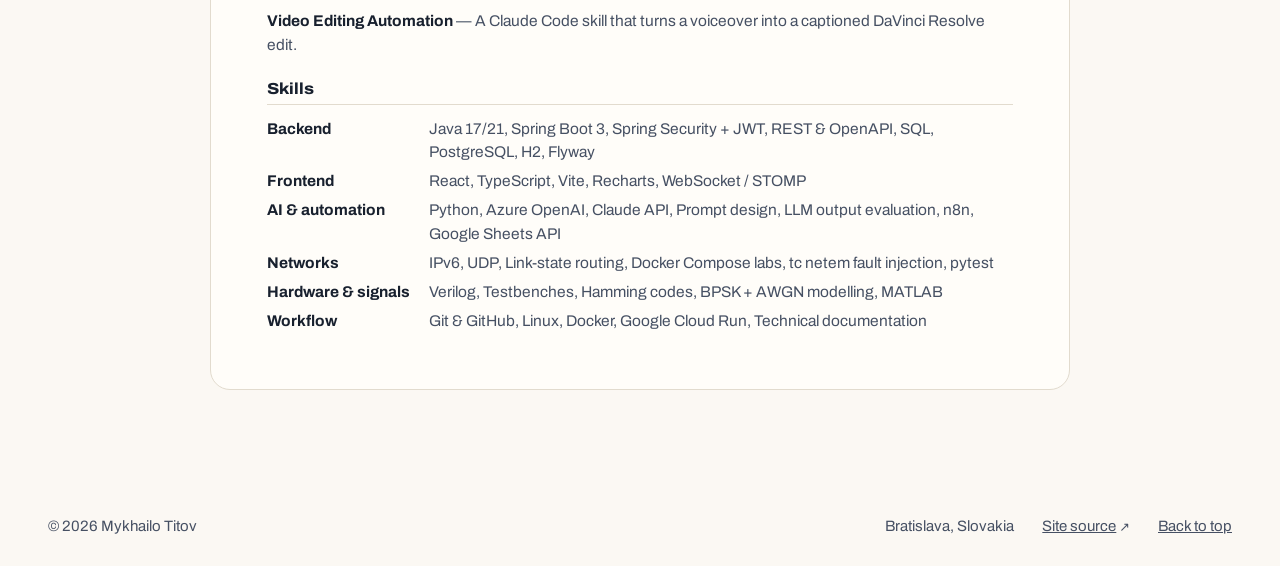
==== commit a82fd6bc: "Add hackathons: STU Ideathon (3rd place), RAKATHON 2026, Huawei Seeds for the Future - New Hackathon" ====
--- a/resume.html
+++ b/resume.html
@@ -23,8 +23,9 @@
 <ul class="cv-contacts"><li><a href="mailto:titov.mykhailo.work@gmail.com">titov.mykhailo.work@gmail.com</a></li><li><a href="https://titovmykhailo.me">titovmykhailo.me</a></li><li><a href="https://github.com/TitovMykhailo">github.com/TitovMykhailo</a></li><li><a href="https://www.linkedin.com/in/titovmykhailo">linkedin.com/in/titovmykhailo</a></li></ul></header>
 <section><h2>Profile</h2><p>I study Information and Communication Technologies at STU FEI in Bratislava and Computer Science in parallel at Dnipro University of Technology. Right now I’m building Python agents on top of GPT and Claude APIs, tools for evaluating LLM output, and n8n automation pipelines. Internships and junior roles in backend or AI-automation engineering.</p></section>
 <section><h2>Education</h2><ul class="cv-list"><li><div class="cv-row"><b>Slovak University of Technology (STU FEI)</b><span></span></div><p>Information and Communication Technologies, Bachelor’s</p></li><li><div class="cv-row"><b>Dnipro University of Technology</b><span></span></div><p>Computer Science, parallel Bachelor’s</p></li></ul></section>
-<section><h2>Selected projects</h2><ul class="cv-list"><li><div class="cv-row"><b>Task Tracker</b><span>2026</span></div><p>A project workspace with 35 REST endpoints and a drag-and-drop widget dashboard. 7 app screens; 3 integration test suites.</p><p class="cv-stack">Java 21, Spring Boot 3, Spring Security + JWT, PostgreSQL, Flyway, React · github.com/TitovMykhailo/Task-Tracker</p></li><li><div class="cv-row"><b>KIZUNA v2</b><span>2026</span></div><p>A self-healing IPv6 mesh-routing protocol, validated on a 12-node Docker lab. 167 automated tests passing; 12 nodes in the Docker lab; ≈10.5k lines of Python.</p><p class="cv-stack">Python, asyncio, UDP / IPv6 multicast, Pydantic, FastAPI, Docker Compose · github.com/TitovMykhailo/Kizuna-v2</p></li><li><div class="cv-row"><b>Appointment System</b><span>2026</span></div><p>A clinic booking system where every appointment opens its own doctor–patient chat. 3 user roles; 29 REST endpoints; 7 service tests.</p><p class="cv-stack">Java 17, Spring Boot 3, Spring Security + JWT, STOMP / WebSocket, H2 / PostgreSQL, React · github.com/TitovMykhailo/apointment-system</p></li><li><div class="cv-row"><b>ProstaPaper</b><span>2026</span></div><p>A hackathon prototype that turns pathology reports into registry records a clinician can review.</p><p class="cv-stack">Document processing, LLM extraction, Human-in-the-loop review, REDCap export, On-premises design</p></li></ul></section>
-<section><h2>More projects</h2><ul class="cv-list cv-compact"><li><div class="cv-row"><b>Hybrid SEC-DED Decoder</b><span>2026</span></div><p>An extended Hamming (8,4) decoder in Verilog that corrects single-bit errors and flags double-bit ones.</p></li><li><div class="cv-row"><b>Study Group</b><span>2025–26</span></div><p>A study-group app with realtime chat, shared tasks and files, built for Google Cloud.</p></li><li><div class="cv-row"><b>Job Hunter Agent</b><span>2026</span></div><p>An agent that scans five job boards, scores each listing with Azure OpenAI and shortlists the 7+/10 ones.</p></li><li><div class="cv-row"><b>Video Editing Automation</b><span>2026</span></div><p>A Claude Code skill that turns a voiceover into a captioned DaVinci Resolve edit.</p></li></ul></section>
+<section><h2>Selected projects</h2><ul class="cv-list"><li><div class="cv-row"><b>Task Tracker</b><span>2026</span></div><p>A project workspace with 35 REST endpoints and a drag-and-drop widget dashboard. 7 app screens; 3 integration test suites.</p><p class="cv-stack">Java 21, Spring Boot 3, Spring Security + JWT, PostgreSQL, Flyway, React</p></li><li><div class="cv-row"><b>KIZUNA v2</b><span>2026</span></div><p>A self-healing IPv6 mesh-routing protocol, validated on a 12-node Docker lab. 167 automated tests passing; ≈10.5k lines of Python.</p><p class="cv-stack">Python, asyncio, UDP / IPv6 multicast, Pydantic, FastAPI, Docker Compose</p></li><li><div class="cv-row"><b>Appointment System</b><span>2026</span></div><p>A clinic booking system where every appointment opens its own doctor–patient chat. 3 user roles; 29 REST endpoints; 7 service tests.</p><p class="cv-stack">Java 17, Spring Boot 3, Spring Security + JWT, STOMP / WebSocket, H2 / PostgreSQL, React</p></li><li><div class="cv-row"><b>ProstaPaper</b><span>2026</span></div><p>A RAKATHON prototype that fills a urologist’s REDCap documentation from his records — and flags the errors it finds.</p><p class="cv-stack">Document processing, LLM extraction, Cross-document checks, Human-in-the-loop review, REDCap</p></li></ul></section>
+<section><h2>Hackathons</h2><ul class="cv-list cv-compact"><li><div class="cv-row"><b>STU Ideathon — 3rd place</b><span></span></div><p>A digital twin that finds where university heating is wasted. We proposed a sensor network that collects data over a measurement period, builds a digital twin of the buildings and uses it to find where heat is lost or spent at the wrong time.</p></li><li><div class="cv-row"><b>RAKATHON 2026</b><span>October 2026</span></div><p>ProstaPaper: REDCap documentation that checks itself (see Selected projects).</p></li><li><div class="cv-row"><b>Huawei Seeds for the Future</b><span></span></div><p>A hub that connects many different smart devices, organises the data exchange between them and uses AI to improve how they work together.</p></li></ul></section>
+<section><h2>More projects</h2><ul class="cv-list cv-compact"><li><p><b class="cv-ink">Hybrid SEC-DED Decoder</b> — An extended Hamming (8,4) decoder in Verilog that corrects single-bit errors and flags double-bit ones.</p></li><li><p><b class="cv-ink">Study Group</b> — A study-group app with realtime chat, shared tasks and files, built for Google Cloud.</p></li><li><p><b class="cv-ink">Job Hunter Agent</b> — An agent that scans five job boards, scores each listing with Azure OpenAI and shortlists the 7+/10 ones.</p></li><li><p><b class="cv-ink">Video Editing Automation</b> — A Claude Code skill that turns a voiceover into a captioned DaVinci Resolve edit.</p></li></ul></section>
 <section><h2>Skills</h2><ul class="cv-skills"><li><b>Backend</b><span>Java 17/21, Spring Boot 3, Spring Security + JWT, REST &amp; OpenAPI, SQL, PostgreSQL, H2, Flyway</span></li><li><b>Frontend</b><span>React, TypeScript, Vite, Recharts, WebSocket / STOMP</span></li><li><b>AI &amp; automation</b><span>Python, Azure OpenAI, Claude API, Prompt design, LLM output evaluation, n8n, Google Sheets API</span></li><li><b>Networks</b><span>IPv6, UDP, Link-state routing, Docker Compose labs, tc netem fault injection, pytest</span></li><li><b>Hardware &amp; signals</b><span>Verilog, Testbenches, Hamming codes, BPSK + AWGN modelling, MATLAB</span></li><li><b>Workflow</b><span>Git &amp; GitHub, Linux, Docker, Google Cloud Run, Technical documentation</span></li></ul></section>
 
 </article>
--- a/styles.css
+++ b/styles.css
@@ -367,6 +367,7 @@
 .cv-list p{color:var(--ink-2)}
 .cv-stack{font-size:13.5px;color:var(--ink-3)!important}
 .cv-compact{gap:8px}
+.cv-ink{color:var(--ink)}
 .cv-skills{display:grid;gap:6px}
 .cv-skills li{display:grid;grid-template-columns:150px 1fr;gap:12px}
 .cv-skills span{color:var(--ink-2)}
@@ -439,17 +440,37 @@
   .site-header,.site-footer,.skip,.resume-tools,.contact,.toc,.pager,.hero-actions,.case-actions{display:none!important}
   .resume-page{padding:0}
   .resume-page .wrap{padding:0;max-width:none}
-  .cv{border:0;border-radius:0;padding:0;max-width:none;font-size:9.3pt;line-height:1.36;background:#fff}
+  .cv{border:0;border-radius:0;padding:0;max-width:none;font-size:9.1pt;line-height:1.34;background:#fff}
   .cv h1{font-size:24pt}
-  .cv section{margin-top:9pt}
+  .cv section{margin-top:8pt}
+  .cv h2{break-after:avoid}
   .cv h2{font-size:10.5pt;margin-bottom:5pt;padding-bottom:3pt}
   .cv-head{padding-bottom:10pt}
   .cv-list{gap:6pt}
   .cv-compact{gap:4pt}
   .cv-contacts{font-size:9pt}
   .cv-stack{font-size:8.6pt}
-  .cv-skills{gap:2pt}
-  .cv-skills li{grid-template-columns:110pt 1fr}
+  .cv-skills{grid-template-columns:1fr 1fr;gap:3pt 18pt}
+  .cv-skills li{display:block}
+  .cv-skills b::after{content:': '}
   a{text-decoration:none}
   .bands::before,.band{animation:none}
 }
+
+/* ---------- hackathons */
+.hack-grid{display:grid;grid-template-columns:repeat(3,minmax(0,1fr));gap:20px;margin-top:40px;align-items:start}
+.hack{display:flex;flex-direction:column;gap:12px;padding:26px;background:var(--card);border:1px solid var(--rule);border-radius:var(--r-lg)}
+.hack-award{border-color:var(--ink);box-shadow:0 0 0 1px var(--ink)}
+.hack-top{display:flex;justify-content:space-between;align-items:flex-start;gap:12px}
+.hack h3{font-size:21px;font-weight:750;font-stretch:112%;letter-spacing:-.01em}
+.badge{flex:none;padding:5px 11px;border-radius:999px;background:var(--signal);color:var(--ink);font-size:14px;font-weight:700;white-space:nowrap}
+.hack-meta{display:flex;flex-wrap:wrap;gap:4px 14px;font-size:14px;color:var(--ink-3)}
+.hack-note{font-size:14px;color:var(--ink-2);padding:8px 12px;background:var(--paper-2);border-radius:var(--r-sm)}
+.hack-title{font-size:18px;font-weight:650;line-height:1.3;margin-top:4px}
+.hack-summary{font-size:16px;color:var(--ink-2)}
+.hack-points{display:grid;gap:8px;margin-top:4px}
+.hack-points li{position:relative;padding-left:18px;font-size:15px;line-height:1.5;color:var(--ink-2)}
+.hack-points li::before{content:'';position:absolute;left:1px;top:.6em;width:7px;height:7px;border-radius:2px;background:var(--signal)}
+.hack-link{align-self:flex-start;margin-top:4px}
+@media (max-width:1024px){.hack-grid{grid-template-columns:1fr 1fr}.hack-award{grid-column:1/-1}}
+@media (max-width:720px){.hack-grid{grid-template-columns:1fr}}
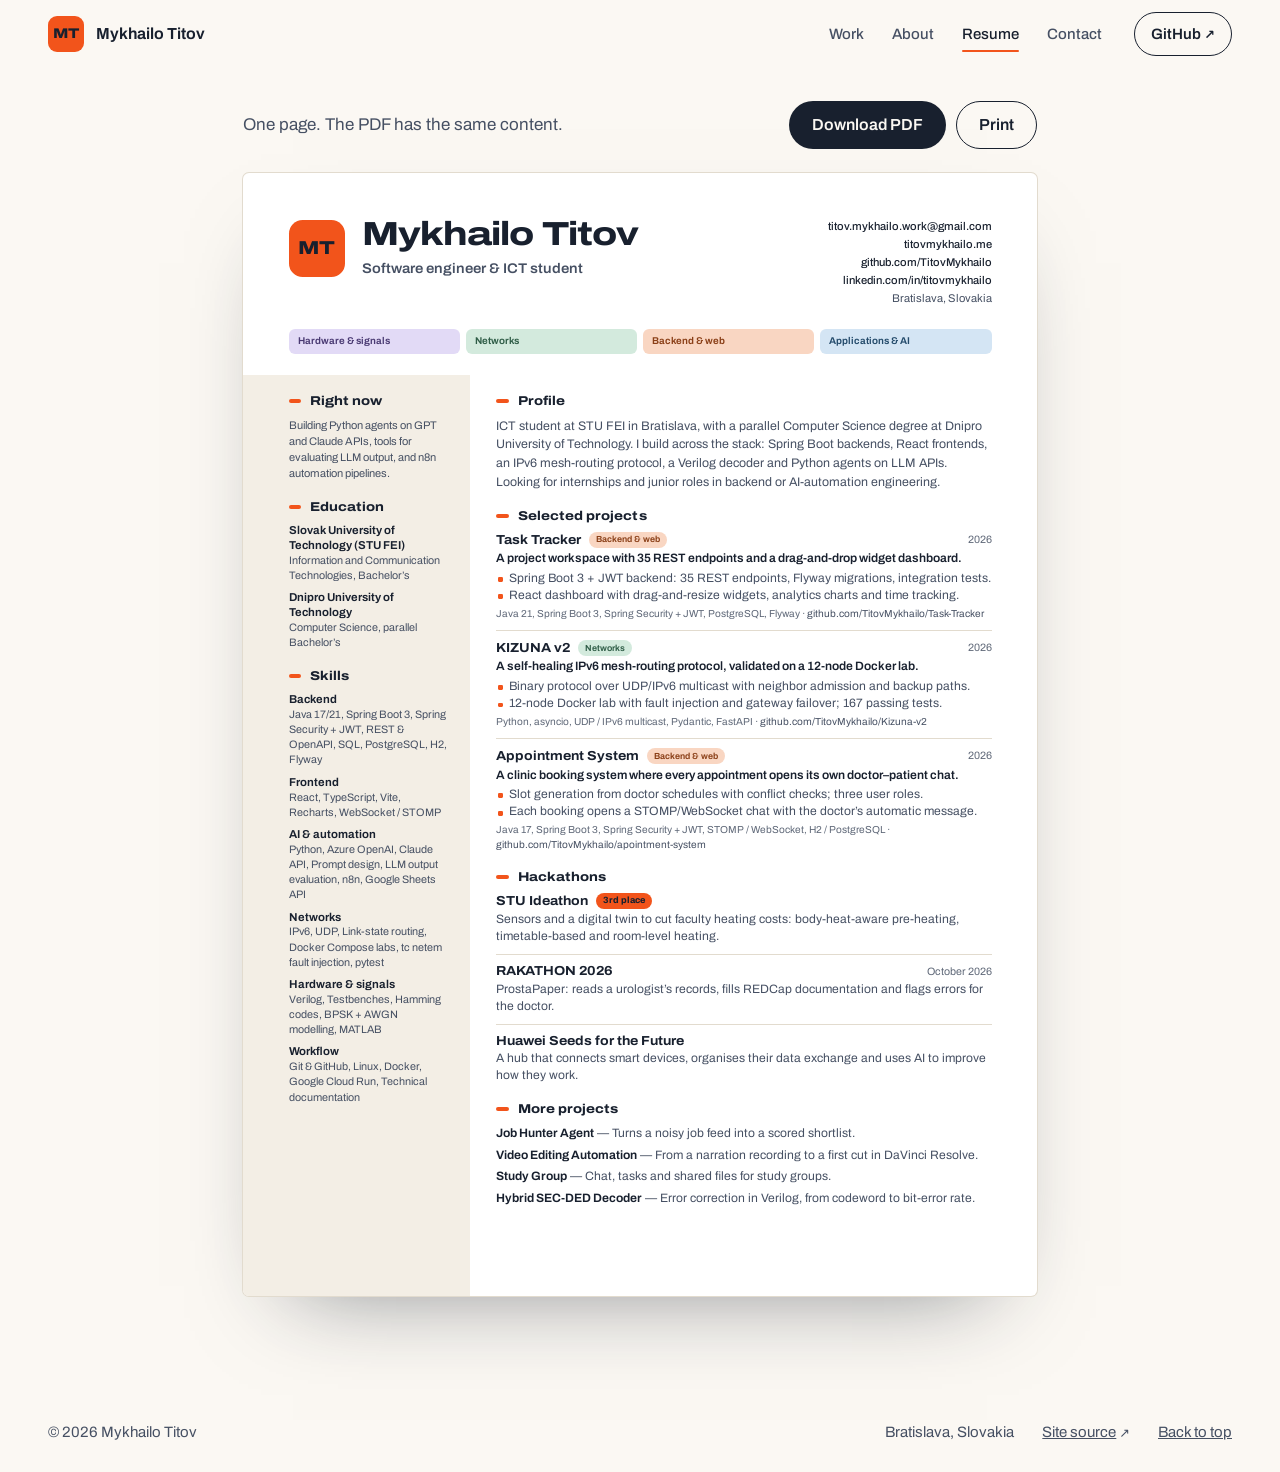
==== commit 8c0f5f35: "Redesign the CV and add a TreeHacks-tailored version - New two-column A4 CV: header with MT mark and" ====
--- a/resume.html
+++ b/resume.html
@@ -16,18 +16,17 @@
 <a class="brand" href="./"><span class="brand-mark" aria-hidden="true">MT</span><span class="brand-name">Mykhailo Titov</span></a>
 <nav class="site-nav" aria-label="Main"><a href="index.html#work" data-nav="work">Work</a><a href="index.html#about" data-nav="about">About</a><a href="resume.html" data-nav="resume" aria-current="page">Resume</a><a href="index.html#contact" data-nav="contact">Contact</a></nav>
 <a class="header-cta" href="https://github.com/TitovMykhailo" target="_blank" rel="noopener">GitHub<span class="ext" aria-hidden="true">↗</span><span class="sr-only"> (opens in a new tab)</span></a>
-</div></header><main id="main" class="resume-page"><div class="wrap">
-<div class="resume-tools"><p>A one-page summary. The PDF has the same content.</p><div><a class="btn btn-dark" href="assets/Mykhailo_Titov_CV.pdf" download>Download PDF</a><button class="btn btn-outline" type="button" data-print>Print</button></div></div>
-<article class="cv">
-<header class="cv-head"><div><h1>Mykhailo Titov</h1><p class="cv-role">Software engineer &amp; ICT student, Bratislava, Slovakia</p></div>
-<ul class="cv-contacts"><li><a href="mailto:titov.mykhailo.work@gmail.com">titov.mykhailo.work@gmail.com</a></li><li><a href="https://titovmykhailo.me">titovmykhailo.me</a></li><li><a href="https://github.com/TitovMykhailo">github.com/TitovMykhailo</a></li><li><a href="https://www.linkedin.com/in/titovmykhailo">linkedin.com/in/titovmykhailo</a></li></ul></header>
-<section><h2>Profile</h2><p>I study Information and Communication Technologies at STU FEI in Bratislava and Computer Science in parallel at Dnipro University of Technology. Right now I’m building Python agents on top of GPT and Claude APIs, tools for evaluating LLM output, and n8n automation pipelines. Internships and junior roles in backend or AI-automation engineering.</p></section>
-<section><h2>Education</h2><ul class="cv-list"><li><div class="cv-row"><b>Slovak University of Technology (STU FEI)</b><span></span></div><p>Information and Communication Technologies, Bachelor’s</p></li><li><div class="cv-row"><b>Dnipro University of Technology</b><span></span></div><p>Computer Science, parallel Bachelor’s</p></li></ul></section>
-<section><h2>Selected projects</h2><ul class="cv-list"><li><div class="cv-row"><b>Task Tracker</b><span>2026</span></div><p>A project workspace with 35 REST endpoints and a drag-and-drop widget dashboard. 7 app screens; 3 integration test suites.</p><p class="cv-stack">Java 21, Spring Boot 3, Spring Security + JWT, PostgreSQL, Flyway, React</p></li><li><div class="cv-row"><b>KIZUNA v2</b><span>2026</span></div><p>A self-healing IPv6 mesh-routing protocol, validated on a 12-node Docker lab. 167 automated tests passing; ≈10.5k lines of Python.</p><p class="cv-stack">Python, asyncio, UDP / IPv6 multicast, Pydantic, FastAPI, Docker Compose</p></li><li><div class="cv-row"><b>Appointment System</b><span>2026</span></div><p>A clinic booking system where every appointment opens its own doctor–patient chat. 3 user roles; 29 REST endpoints; 7 service tests.</p><p class="cv-stack">Java 17, Spring Boot 3, Spring Security + JWT, STOMP / WebSocket, H2 / PostgreSQL, React</p></li><li><div class="cv-row"><b>ProstaPaper</b><span>2026</span></div><p>A RAKATHON prototype that fills a urologist’s REDCap documentation from his records — and flags the errors it finds.</p><p class="cv-stack">Document processing, LLM extraction, Cross-document checks, Human-in-the-loop review, REDCap</p></li></ul></section>
-<section><h2>Hackathons</h2><ul class="cv-list cv-compact"><li><div class="cv-row"><b>STU Ideathon — 3rd place</b><span></span></div><p>A digital twin that finds where university heating is wasted. We proposed a sensor network that collects data over a measurement period, builds a digital twin of the buildings and uses it to find where heat is lost or spent at the wrong time.</p></li><li><div class="cv-row"><b>RAKATHON 2026</b><span>October 2026</span></div><p>ProstaPaper: REDCap documentation that checks itself (see Selected projects).</p></li><li><div class="cv-row"><b>Huawei Seeds for the Future</b><span></span></div><p>A hub that connects many different smart devices, organises the data exchange between them and uses AI to improve how they work together.</p></li></ul></section>
-<section><h2>More projects</h2><ul class="cv-list cv-compact"><li><p><b class="cv-ink">Hybrid SEC-DED Decoder</b> — An extended Hamming (8,4) decoder in Verilog that corrects single-bit errors and flags double-bit ones.</p></li><li><p><b class="cv-ink">Study Group</b> — A study-group app with realtime chat, shared tasks and files, built for Google Cloud.</p></li><li><p><b class="cv-ink">Job Hunter Agent</b> — An agent that scans five job boards, scores each listing with Azure OpenAI and shortlists the 7+/10 ones.</p></li><li><p><b class="cv-ink">Video Editing Automation</b> — A Claude Code skill that turns a voiceover into a captioned DaVinci Resolve edit.</p></li></ul></section>
-<section><h2>Skills</h2><ul class="cv-skills"><li><b>Backend</b><span>Java 17/21, Spring Boot 3, Spring Security + JWT, REST &amp; OpenAPI, SQL, PostgreSQL, H2, Flyway</span></li><li><b>Frontend</b><span>React, TypeScript, Vite, Recharts, WebSocket / STOMP</span></li><li><b>AI &amp; automation</b><span>Python, Azure OpenAI, Claude API, Prompt design, LLM output evaluation, n8n, Google Sheets API</span></li><li><b>Networks</b><span>IPv6, UDP, Link-state routing, Docker Compose labs, tc netem fault injection, pytest</span></li><li><b>Hardware &amp; signals</b><span>Verilog, Testbenches, Hamming codes, BPSK + AWGN modelling, MATLAB</span></li><li><b>Workflow</b><span>Git &amp; GitHub, Linux, Docker, Google Cloud Run, Technical documentation</span></li></ul></section>
-
-</article>
-</div></main><footer class="site-footer"><div class="wrap footer-inner"><p>© <span data-year>2026</span> Mykhailo Titov</p><p>Bratislava, Slovakia</p><a href="https://github.com/TitovMykhailo/TitovMykhailo.github.io" target="_blank" rel="noopener">Site source<span class="ext" aria-hidden="true">↗</span><span class="sr-only"> (opens in a new tab)</span></a><a href="#top">Back to top</a></div></footer>
+</div></header><main id="main" class="resume-page"><div class="wrap"><div class="resume-tools"><p>One page. The PDF has the same content.</p><div><a class="btn btn-dark" href="assets/Mykhailo_Titov_CV.pdf" download>Download PDF</a><button class="btn btn-outline" type="button" data-print>Print</button></div></div><article class="cv" aria-label="Resume of Mykhailo Titov">
+<header class="cv-head"><div class="cv-id"><span class="cv-mark" aria-hidden="true">MT</span><div><h1>Mykhailo Titov</h1><p class="cv-headline">Software engineer &amp; ICT student</p></div></div>
+<ul class="cv-contacts"><li><a href="mailto:titov.mykhailo.work@gmail.com">titov.mykhailo.work@gmail.com</a></li><li><a href="https://titovmykhailo.me">titovmykhailo.me</a></li><li><a href="https://github.com/TitovMykhailo">github.com/TitovMykhailo</a></li><li><a href="https://www.linkedin.com/in/titovmykhailo">linkedin.com/in/titovmykhailo</a></li><li>Bratislava, Slovakia</li></ul></header>
+<div class="cv-layers" aria-hidden="true"><span class="tint-lilac">Hardware &amp; signals</span><span class="tint-mint">Networks</span><span class="tint-peach">Backend &amp; web</span><span class="tint-sky">Applications &amp; AI</span></div>
+<div class="cv-body"><div class="cv-main"><section class="cv-section"><h2>Profile</h2><p class="cv-profile">ICT student at STU FEI in Bratislava, with a parallel Computer Science degree at Dnipro University of Technology. I build across the stack: Spring Boot backends, React frontends, an IPv6 mesh-routing protocol, a Verilog decoder and Python agents on LLM APIs. Looking for internships and junior roles in backend or AI-automation engineering.</p></section><section class="cv-section"><h2>Selected projects</h2><ul class="cv-list"><li class="cv-item"><div class="cv-row"><h3>Task Tracker</h3><span class="cv-tag tint-peach">Backend &amp; web</span><span class="cv-year">2026</span></div>
+<p class="cv-outcome">A project workspace with 35 REST endpoints and a drag-and-drop widget dashboard.</p><ul class="cv-points"><li>Spring Boot 3 + JWT backend: 35 REST endpoints, Flyway migrations, integration tests.</li><li>React dashboard with drag-and-resize widgets, analytics charts and time tracking.</li></ul><p class="cv-foot">Java 21, Spring Boot 3, Spring Security + JWT, PostgreSQL, Flyway · <a href="https://github.com/TitovMykhailo/Task-Tracker">github.com/TitovMykhailo/Task-Tracker</a></p></li><li class="cv-item"><div class="cv-row"><h3>KIZUNA v2</h3><span class="cv-tag tint-mint">Networks</span><span class="cv-year">2026</span></div>
+<p class="cv-outcome">A self-healing IPv6 mesh-routing protocol, validated on a 12-node Docker lab.</p><ul class="cv-points"><li>Binary protocol over UDP/IPv6 multicast with neighbor admission and backup paths.</li><li>12-node Docker lab with fault injection and gateway failover; 167 passing tests.</li></ul><p class="cv-foot">Python, asyncio, UDP / IPv6 multicast, Pydantic, FastAPI · <a href="https://github.com/TitovMykhailo/Kizuna-v2">github.com/TitovMykhailo/Kizuna-v2</a></p></li><li class="cv-item"><div class="cv-row"><h3>Appointment System</h3><span class="cv-tag tint-peach">Backend &amp; web</span><span class="cv-year">2026</span></div>
+<p class="cv-outcome">A clinic booking system where every appointment opens its own doctor–patient chat.</p><ul class="cv-points"><li>Slot generation from doctor schedules with conflict checks; three user roles.</li><li>Each booking opens a STOMP/WebSocket chat with the doctor’s automatic message.</li></ul><p class="cv-foot">Java 17, Spring Boot 3, Spring Security + JWT, STOMP / WebSocket, H2 / PostgreSQL · <a href="https://github.com/TitovMykhailo/apointment-system">github.com/TitovMykhailo/apointment-system</a></p></li></ul></section><section class="cv-section"><h2>Hackathons</h2><ul class="cv-list"><li class="cv-item"><div class="cv-row"><h3>STU Ideathon</h3><span class="cv-badge">3rd place</span><span class="cv-year"></span></div>
+<p class="cv-text">Sensors and a digital twin to cut faculty heating costs: body-heat-aware pre-heating, timetable-based and room-level heating.</p></li><li class="cv-item"><div class="cv-row"><h3>RAKATHON 2026</h3><span class="cv-year">October 2026</span></div>
+<p class="cv-text">ProstaPaper: reads a urologist’s records, fills REDCap documentation and flags errors for the doctor.</p></li><li class="cv-item"><div class="cv-row"><h3>Huawei Seeds for the Future</h3><span class="cv-year"></span></div>
+<p class="cv-text">A hub that connects smart devices, organises their data exchange and uses AI to improve how they work.</p></li></ul></section><section class="cv-section"><h2>More projects</h2><ul class="cv-more"><li><b>Job Hunter Agent</b> — Turns a noisy job feed into a scored shortlist.</li><li><b>Video Editing Automation</b> — From a narration recording to a first cut in DaVinci Resolve.</li><li><b>Study Group</b> — Chat, tasks and shared files for study groups.</li><li><b>Hybrid SEC-DED Decoder</b> — Error correction in Verilog, from codeword to bit-error rate.</li></ul></section></div>
+<aside class="cv-side"><div class="cv-block"><h2>Right now</h2><p class="cv-now">Building Python agents on GPT and Claude APIs, tools for evaluating LLM output, and n8n automation pipelines.</p></div><div class="cv-block"><h2>Education</h2><ul class="cv-plain"><li><b>Slovak University of Technology (STU FEI)</b><span>Information and Communication Technologies, Bachelor’s</span></li><li><b>Dnipro University of Technology</b><span>Computer Science, parallel Bachelor’s</span></li></ul></div><div class="cv-block"><h2>Skills</h2><ul class="cv-plain"><li><b>Backend</b><span>Java 17/21, Spring Boot 3, Spring Security + JWT, REST &amp; OpenAPI, SQL, PostgreSQL, H2, Flyway</span></li><li><b>Frontend</b><span>React, TypeScript, Vite, Recharts, WebSocket / STOMP</span></li><li><b>AI &amp; automation</b><span>Python, Azure OpenAI, Claude API, Prompt design, LLM output evaluation, n8n, Google Sheets API</span></li><li><b>Networks</b><span>IPv6, UDP, Link-state routing, Docker Compose labs, tc netem fault injection, pytest</span></li><li><b>Hardware &amp; signals</b><span>Verilog, Testbenches, Hamming codes, BPSK + AWGN modelling, MATLAB</span></li><li><b>Workflow</b><span>Git &amp; GitHub, Linux, Docker, Google Cloud Run, Technical documentation</span></li></ul></div></aside></div>
+</article></div></main><footer class="site-footer"><div class="wrap footer-inner"><p>© <span data-year>2026</span> Mykhailo Titov</p><p>Bratislava, Slovakia</p><a href="https://github.com/TitovMykhailo/TitovMykhailo.github.io" target="_blank" rel="noopener">Site source<span class="ext" aria-hidden="true">↗</span><span class="sr-only"> (opens in a new tab)</span></a><a href="#top">Back to top</a></div></footer>
 </body></html>
--- a/styles.css
+++ b/styles.css
@@ -348,29 +348,72 @@
 .pager b{font-size:22px;font-weight:700;font-stretch:110%}
 .pager-next{text-align:right}
 
-/* ---------- resume */
+/* ---------- resume / CV: an A4 sheet on screen, exact A4 in print */
 .resume-page{padding:32px 0 96px}
-.resume-tools{display:flex;flex-wrap:wrap;justify-content:space-between;align-items:center;gap:16px;max-width:860px;margin:0 auto 24px;color:var(--ink-2)}
+.resume-solo{padding-top:40px}
+.resume-tools{display:flex;flex-wrap:wrap;justify-content:space-between;align-items:center;gap:16px;max-width:210mm;margin:0 auto 24px;color:var(--ink-2)}
 .resume-tools div{display:flex;gap:10px}
-.cv{max-width:860px;margin:0 auto;background:var(--card);border:1px solid var(--rule);border-radius:var(--r-lg);padding:clamp(24px,5vw,56px);font-size:15.5px;line-height:1.5}
-.cv-head{display:flex;flex-wrap:wrap;justify-content:space-between;gap:16px;padding-bottom:22px;border-bottom:2px solid var(--ink)}
-.cv h1{font-size:clamp(34px,4vw,44px);font-weight:780;font-stretch:120%;letter-spacing:-.03em}
-.cv-role{color:var(--ink-2);margin-top:6px}
-.cv-contacts{display:grid;gap:2px;font-size:14.5px;text-align:right}
-.cv-contacts a{color:var(--ink);text-decoration:none}
-.cv section{margin-top:24px}
-.cv h2{font-size:16px;font-weight:750;font-stretch:112%;padding-bottom:6px;margin-bottom:12px;border-bottom:1px solid var(--rule)}
-.cv section>p{color:var(--ink-2)}
-.cv-list{display:grid;gap:12px}
-.cv-row{display:flex;justify-content:space-between;gap:12px}
-.cv-row span{color:var(--ink-3);font-variant-numeric:tabular-nums}
-.cv-list p{color:var(--ink-2)}
-.cv-stack{font-size:13.5px;color:var(--ink-3)!important}
-.cv-compact{gap:8px}
-.cv-ink{color:var(--ink)}
-.cv-skills{display:grid;gap:6px}
-.cv-skills li{display:grid;grid-template-columns:150px 1fr;gap:12px}
-.cv-skills span{color:var(--ink-2)}
+.cv{--cv-pad:12mm;display:flex;flex-direction:column;width:100%;max-width:210mm;min-height:297mm;margin:0 auto;background:#fff;color:var(--ink);font-size:9.1pt;line-height:1.42;border-radius:6px;box-shadow:0 0 0 1px var(--rule),0 40px 90px -50px rgba(24,32,46,.55);overflow:hidden}
+.cv a{color:inherit;text-decoration:none}
+.cv-head{display:flex;justify-content:space-between;align-items:flex-start;gap:8mm;padding:var(--cv-pad) var(--cv-pad) 5.5mm}
+.cv-id{display:flex;align-items:center;gap:4.5mm}
+.cv-mark{flex:none;display:grid;place-items:center;width:15mm;height:15mm;border-radius:3.6mm;background:var(--signal);color:var(--ink);font-size:14pt;font-weight:800;font-stretch:125%;letter-spacing:.02em}
+.cv h1{font-size:25pt;font-weight:780;font-stretch:122%;letter-spacing:-.03em;line-height:1}
+.cv-headline{font-size:10.5pt;font-weight:600;font-stretch:105%;color:var(--ink-2);margin-top:2mm}
+.cv-contacts{flex:none;text-align:right;font-size:8.4pt;line-height:1.6;color:var(--ink-2)}
+.cv-contacts a{color:var(--ink);font-weight:500}
+.cv-layers{display:grid;grid-template-columns:repeat(4,minmax(0,1fr));gap:1.4mm;padding:0 var(--cv-pad)}
+.cv-layers span{padding:1.5mm 2.4mm;border-radius:1.6mm;font-size:7.4pt;font-weight:650;color:var(--deep);white-space:nowrap;overflow:hidden;text-overflow:ellipsis}
+.cv-body{flex:1;display:grid;grid-template-columns:60mm minmax(0,1fr);grid-template-areas:"side main";margin-top:5.5mm}
+.cv-main{grid-area:main;padding:5mm var(--cv-pad) var(--cv-pad) 7mm}
+.cv-side{grid-area:side;background:var(--paper-2);padding:5mm 6mm var(--cv-pad) var(--cv-pad)}
+.cv h2{display:flex;align-items:center;gap:2.2mm;margin:0 0 2.4mm;font-size:9.6pt;font-weight:750;font-stretch:115%;letter-spacing:.005em;break-after:avoid}
+.cv h2::before{content:'';flex:none;width:3.4mm;height:1.1mm;border-radius:.6mm;background:var(--signal)}
+.cv-section+.cv-section{margin-top:4.6mm}
+.cv-profile{font-size:9.3pt;line-height:1.5;color:var(--ink-2)}
+.cv-list>li+li{margin-top:2.3mm;padding-top:2.3mm;border-top:.25mm solid var(--rule)}
+.cv-row{display:flex;align-items:center;gap:2mm}
+.cv h3{font-size:9.8pt;font-weight:700;font-stretch:108%}
+.cv-tag{font-size:6.6pt;font-weight:650;padding:.45mm 1.8mm;border-radius:99px;color:var(--deep);white-space:nowrap}
+.cv-badge{font-size:6.8pt;font-weight:750;padding:.45mm 1.9mm;border-radius:99px;background:var(--signal);color:var(--ink);white-space:nowrap}
+.cv-year{margin-left:auto;font-size:8pt;color:var(--ink-3);font-variant-numeric:tabular-nums;white-space:nowrap}
+.cv-outcome{font-weight:600;margin-top:.7mm;line-height:1.35}
+.cv-points{margin-top:.8mm}
+.cv-points li{position:relative;padding-left:3.4mm;color:var(--ink-2)}
+.cv-points li::before{content:'';position:absolute;left:.4mm;top:.62em;width:1.3mm;height:1.3mm;border-radius:.3mm;background:var(--signal)}
+.cv-foot{margin-top:.8mm;font-size:7.6pt;color:var(--ink-3)}
+.cv-foot a{color:var(--ink-2)}
+.cv-where{font-size:7.9pt;color:var(--ink-3);margin-top:.3mm}
+.cv-text{color:var(--ink-2);margin-top:.5mm}
+.cv-more li{color:var(--ink-2)}
+.cv-more li+li{margin-top:1.2mm}
+.cv-more b{color:var(--ink);font-weight:650}
+.cv-block+.cv-block{margin-top:5mm}
+.cv-plain li+li{margin-top:1.9mm}
+.cv-plain b{display:block;font-size:8.6pt;font-weight:650;line-height:1.3}
+.cv-plain span{display:block;font-size:8.1pt;line-height:1.4;color:var(--ink-2)}
+.cv-now{font-size:8.3pt;line-height:1.45;color:var(--ink-2)}
+.cv-chips{display:flex;flex-wrap:wrap;gap:1.2mm}
+.cv-chips li{font-size:7.8pt;font-weight:600;padding:.7mm 2.2mm;border-radius:99px;background:#fff;border:.25mm solid var(--rule-strong)}
+@media screen and (max-width:860px){
+  .cv{--cv-pad:20px;min-height:0;font-size:14px;border-radius:14px}
+  .cv-head{flex-direction:column;gap:16px}
+  .cv-contacts{text-align:left;font-size:13px}
+  .cv h1{font-size:30px}.cv-headline{font-size:15px}
+  .cv-layers{grid-template-columns:1fr 1fr}
+  .cv-layers span{font-size:12px}
+  .cv-body{grid-template-columns:1fr;grid-template-areas:"main" "side"}
+  .cv-main{padding:8px var(--cv-pad) 24px}
+  .cv-side{padding:24px var(--cv-pad)}
+  .cv h2{font-size:15px;margin-bottom:10px}
+  .cv h3{font-size:15px}
+  .cv-profile{font-size:14.5px}
+  .cv-tag,.cv-badge{font-size:11px;padding:2px 8px}
+  .cv-year,.cv-where,.cv-foot{font-size:12.5px}
+  .cv-plain b{font-size:14px}.cv-plain span{font-size:13.5px}
+  .cv-now{font-size:14px}
+  .cv-chips li{font-size:12.5px;padding:3px 9px}
+}
 
 /* ---------- responsive */
 @media (max-width:1024px){
@@ -411,8 +454,6 @@
   .projects-table td:nth-child(3){padding:8px 0 4px}
   .pager{grid-template-columns:1fr}
   .pager-next{text-align:left}
-  .cv-contacts{text-align:left}
-  .cv-skills li{grid-template-columns:1fr;gap:0}
 }
 @media (max-width:560px){
   .brand-name{display:none}
@@ -436,23 +477,12 @@
 
 @media print{
   @page{size:A4;margin:12mm 14mm}
+  @page cv{size:A4;margin:0}
   body{background:#fff;font-size:10pt}
   .site-header,.site-footer,.skip,.resume-tools,.contact,.toc,.pager,.hero-actions,.case-actions{display:none!important}
-  .resume-page{padding:0}
+  .resume-page,.resume-solo{padding:0}
   .resume-page .wrap{padding:0;max-width:none}
-  .cv{border:0;border-radius:0;padding:0;max-width:none;font-size:9.1pt;line-height:1.34;background:#fff}
-  .cv h1{font-size:24pt}
-  .cv section{margin-top:8pt}
-  .cv h2{break-after:avoid}
-  .cv h2{font-size:10.5pt;margin-bottom:5pt;padding-bottom:3pt}
-  .cv-head{padding-bottom:10pt}
-  .cv-list{gap:6pt}
-  .cv-compact{gap:4pt}
-  .cv-contacts{font-size:9pt}
-  .cv-stack{font-size:8.6pt}
-  .cv-skills{grid-template-columns:1fr 1fr;gap:3pt 18pt}
-  .cv-skills li{display:block}
-  .cv-skills b::after{content:': '}
+  .cv{page:cv;width:210mm;max-width:none;height:297mm;min-height:0;border-radius:0;box-shadow:none;-webkit-print-color-adjust:exact;print-color-adjust:exact}
   a{text-decoration:none}
   .bands::before,.band{animation:none}
 }
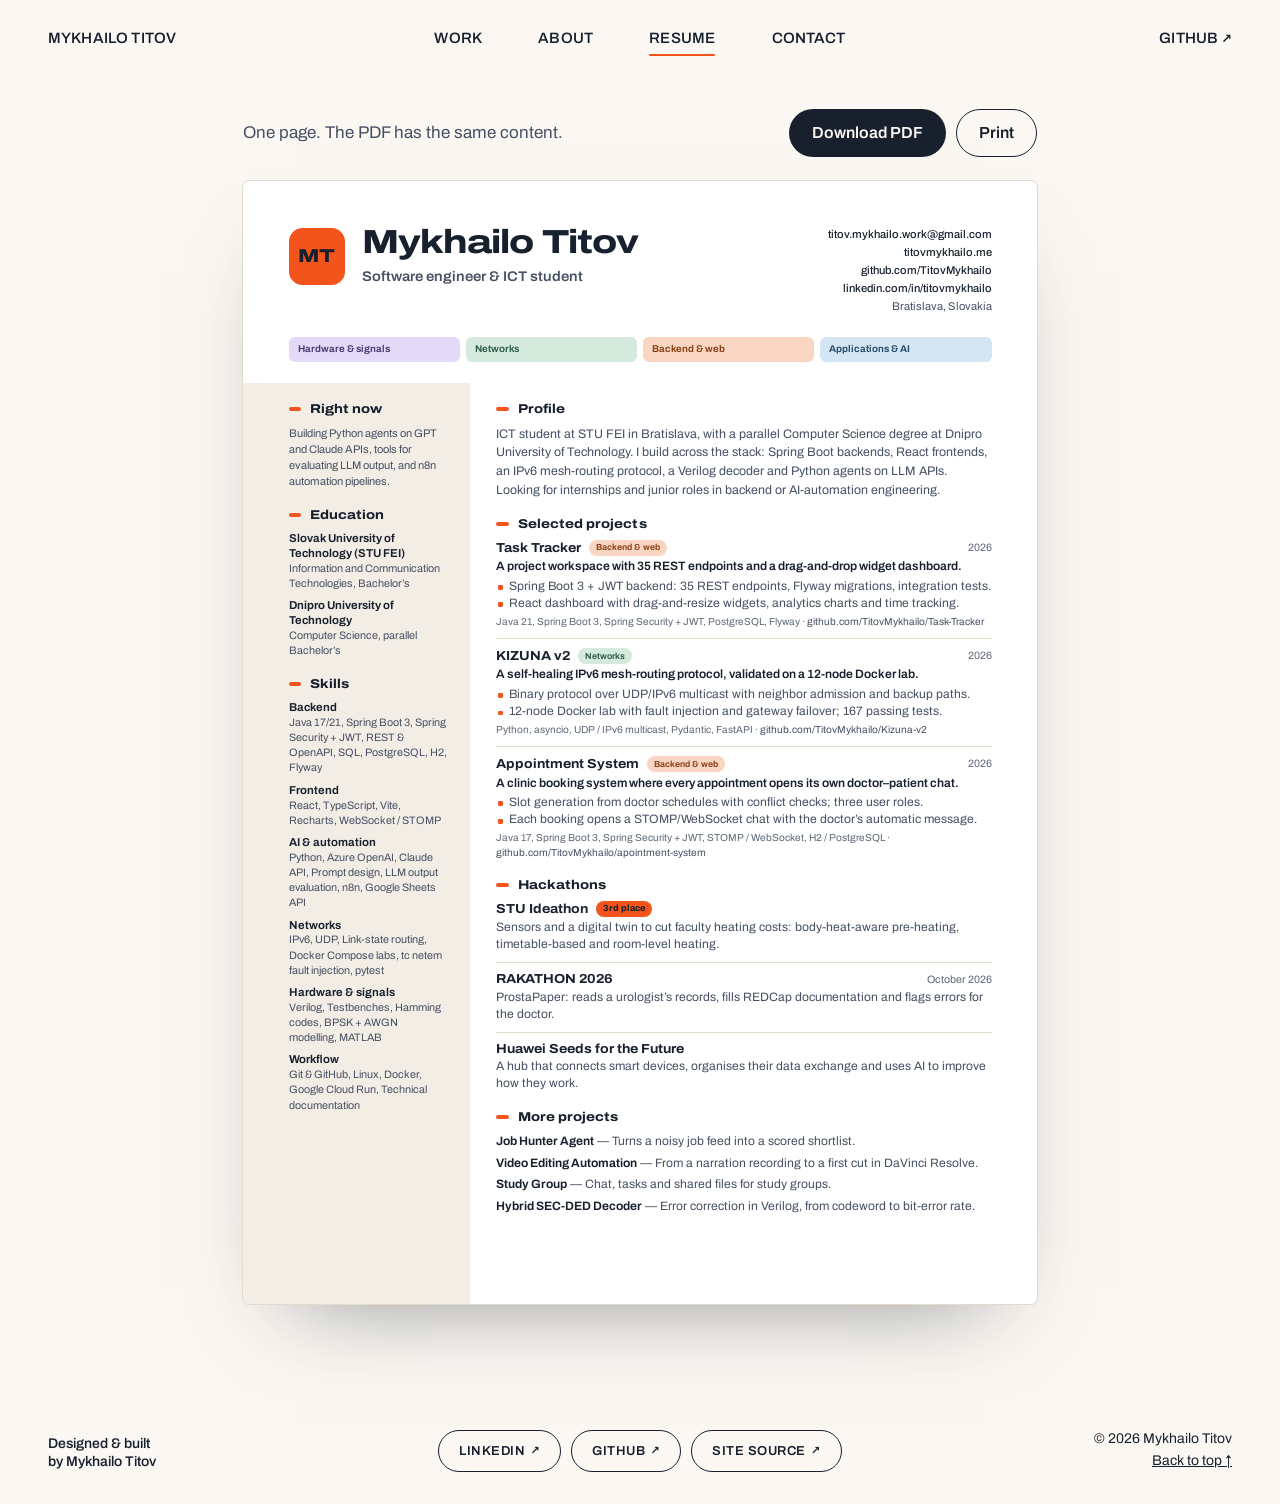
==== commit 45178a57: "Playful poster-style home page inspired by whyramachandran.design - Hero: "Curious" in a dot-matrix " ====
--- a/resume.html
+++ b/resume.html
@@ -13,7 +13,7 @@
 <link rel="preload" href="assets/fonts/archivo-latin.woff2" as="font" type="font/woff2" crossorigin>
 <link rel="stylesheet" href="styles.css"><script src="script.js" defer></script>
 </head><body><a class="skip" href="#main">Skip to content</a><header class="site-header" id="top"><div class="wrap header-inner">
-<a class="brand" href="./"><span class="brand-mark" aria-hidden="true">MT</span><span class="brand-name">Mykhailo Titov</span></a>
+<a class="brand" href="./"><span class="brand-full">Mykhailo Titov</span><span class="brand-short" aria-hidden="true">MT</span></a>
 <nav class="site-nav" aria-label="Main"><a href="index.html#work" data-nav="work">Work</a><a href="index.html#about" data-nav="about">About</a><a href="resume.html" data-nav="resume" aria-current="page">Resume</a><a href="index.html#contact" data-nav="contact">Contact</a></nav>
 <a class="header-cta" href="https://github.com/TitovMykhailo" target="_blank" rel="noopener">GitHub<span class="ext" aria-hidden="true">↗</span><span class="sr-only"> (opens in a new tab)</span></a>
 </div></header><main id="main" class="resume-page"><div class="wrap"><div class="resume-tools"><p>One page. The PDF has the same content.</p><div><a class="btn btn-dark" href="assets/Mykhailo_Titov_CV.pdf" download>Download PDF</a><button class="btn btn-outline" type="button" data-print>Print</button></div></div><article class="cv" aria-label="Resume of Mykhailo Titov">
@@ -28,5 +28,9 @@
 <p class="cv-text">ProstaPaper: reads a urologist’s records, fills REDCap documentation and flags errors for the doctor.</p></li><li class="cv-item"><div class="cv-row"><h3>Huawei Seeds for the Future</h3><span class="cv-year"></span></div>
 <p class="cv-text">A hub that connects smart devices, organises their data exchange and uses AI to improve how they work.</p></li></ul></section><section class="cv-section"><h2>More projects</h2><ul class="cv-more"><li><b>Job Hunter Agent</b> — Turns a noisy job feed into a scored shortlist.</li><li><b>Video Editing Automation</b> — From a narration recording to a first cut in DaVinci Resolve.</li><li><b>Study Group</b> — Chat, tasks and shared files for study groups.</li><li><b>Hybrid SEC-DED Decoder</b> — Error correction in Verilog, from codeword to bit-error rate.</li></ul></section></div>
 <aside class="cv-side"><div class="cv-block"><h2>Right now</h2><p class="cv-now">Building Python agents on GPT and Claude APIs, tools for evaluating LLM output, and n8n automation pipelines.</p></div><div class="cv-block"><h2>Education</h2><ul class="cv-plain"><li><b>Slovak University of Technology (STU FEI)</b><span>Information and Communication Technologies, Bachelor’s</span></li><li><b>Dnipro University of Technology</b><span>Computer Science, parallel Bachelor’s</span></li></ul></div><div class="cv-block"><h2>Skills</h2><ul class="cv-plain"><li><b>Backend</b><span>Java 17/21, Spring Boot 3, Spring Security + JWT, REST &amp; OpenAPI, SQL, PostgreSQL, H2, Flyway</span></li><li><b>Frontend</b><span>React, TypeScript, Vite, Recharts, WebSocket / STOMP</span></li><li><b>AI &amp; automation</b><span>Python, Azure OpenAI, Claude API, Prompt design, LLM output evaluation, n8n, Google Sheets API</span></li><li><b>Networks</b><span>IPv6, UDP, Link-state routing, Docker Compose labs, tc netem fault injection, pytest</span></li><li><b>Hardware &amp; signals</b><span>Verilog, Testbenches, Hamming codes, BPSK + AWGN modelling, MATLAB</span></li><li><b>Workflow</b><span>Git &amp; GitHub, Linux, Docker, Google Cloud Run, Technical documentation</span></li></ul></div></aside></div>
-</article></div></main><footer class="site-footer"><div class="wrap footer-inner"><p>© <span data-year>2026</span> Mykhailo Titov</p><p>Bratislava, Slovakia</p><a href="https://github.com/TitovMykhailo/TitovMykhailo.github.io" target="_blank" rel="noopener">Site source<span class="ext" aria-hidden="true">↗</span><span class="sr-only"> (opens in a new tab)</span></a><a href="#top">Back to top</a></div></footer>
+</article></div></main><footer class="site-footer"><div class="wrap footer-inner">
+<p class="footer-made">Designed &amp; built<br>by Mykhailo Titov</p>
+<p class="footer-pills"><a class="pill-link" href="https://www.linkedin.com/in/titovmykhailo" target="_blank" rel="noopener">LinkedIn<span class="ext" aria-hidden="true">↗</span><span class="sr-only"> (opens in a new tab)</span></a><a class="pill-link" href="https://github.com/TitovMykhailo" target="_blank" rel="noopener">GitHub<span class="ext" aria-hidden="true">↗</span><span class="sr-only"> (opens in a new tab)</span></a><a class="pill-link" href="https://github.com/TitovMykhailo/TitovMykhailo.github.io" target="_blank" rel="noopener">Site source<span class="ext" aria-hidden="true">↗</span><span class="sr-only"> (opens in a new tab)</span></a></p>
+<p class="footer-end">© <span data-year>2026</span> Mykhailo Titov<br><a href="#top">Back to top ↑</a></p>
+</div></footer>
 </body></html>
--- a/styles.css
+++ b/styles.css
@@ -5,6 +5,9 @@
 @font-face{font-family:'Archivo';src:url('assets/fonts/archivo-latin.woff2') format('woff2');font-weight:100 900;font-stretch:62% 125%;font-style:normal;font-display:swap;unicode-range:U+0000-00FF,U+0131,U+0152-0153,U+02BB-02BC,U+02C6,U+02DA,U+02DC,U+0304,U+0308,U+0329,U+2000-206F,U+20AC,U+2122,U+2191,U+2193,U+2212,U+2215,U+FEFF,U+FFFD}
 @font-face{font-family:'Archivo';src:url('assets/fonts/archivo-latin-ext.woff2') format('woff2');font-weight:100 900;font-stretch:62% 125%;font-style:normal;font-display:swap;unicode-range:U+0100-02BA,U+02BD-02C5,U+02C7-02CC,U+02CE-02D7,U+02DD-02FF,U+0304,U+0308,U+0329,U+1D00-1DBF,U+1E00-1E9F,U+1EF2-1EFF,U+2020,U+20A0-20AB,U+20AD-20C0,U+2113,U+2C60-2C7F,U+A720-A7FF}
 @font-face{font-family:'JetBrains Mono';src:url('assets/fonts/jetbrains-mono-latin.woff2') format('woff2');font-weight:400;font-display:swap}
+
+@font-face{font-family:'Doto';src:url('assets/fonts/doto-latin.woff2') format('woff2');font-weight:100 900;font-display:swap}
+@font-face{font-family:'Instrument Serif';src:url('assets/fonts/instrument-serif-italic-latin.woff2') format('woff2');font-style:italic;font-weight:400;font-display:swap}
 
 :root{
   --paper:#FBF8F3; --paper-2:#F3EEE5; --card:#FFFDF9;
@@ -62,46 +65,93 @@
 .tint-sky{background:var(--sky);--deep:var(--sky-deep)}
 .tint-lilac{background:var(--lilac);--deep:var(--lilac-deep)}
 
-/* ---------- header */
-.site-header{position:sticky;top:0;z-index:50;background:rgba(251,248,243,.9);-webkit-backdrop-filter:saturate(1.4) blur(12px);backdrop-filter:saturate(1.4) blur(12px);border-bottom:1px solid transparent;transition:border-color .2s}
+/* used by the social preview image (make_assets.py) */
+.brand-mark{display:grid;place-items:center;background:var(--signal);color:var(--ink);font-weight:800;font-stretch:120%;letter-spacing:.02em}
+
+/* ---------- header: text-only, uppercase, like a poster masthead */
+.site-header{position:sticky;top:0;z-index:50;background:rgba(251,248,243,.88);-webkit-backdrop-filter:saturate(1.4) blur(12px);backdrop-filter:saturate(1.4) blur(12px);border-bottom:1px solid transparent;transition:border-color .2s}
 .site-header.scrolled{border-bottom-color:var(--rule)}
-.header-inner{display:flex;align-items:center;gap:32px;height:68px}
-.brand{display:flex;align-items:center;gap:12px;text-decoration:none;font-weight:650;font-size:16px;margin-right:auto}
-.brand-mark{display:grid;place-items:center;width:36px;height:36px;border-radius:9px;background:var(--signal);color:var(--ink);font-weight:800;font-stretch:120%;font-size:14px;letter-spacing:.02em}
-.site-nav{display:flex;gap:28px}
-.site-nav a{position:relative;font-size:15px;font-weight:500;color:var(--ink-2);text-decoration:none;padding:8px 0}
-.site-nav a:hover,.site-nav a[aria-current],.site-nav a.active{color:var(--ink)}
-.site-nav a[aria-current]::after,.site-nav a.active::after{content:'';position:absolute;left:0;right:0;bottom:2px;height:2px;background:var(--signal);border-radius:2px}
-.header-cta{font-size:15px;font-weight:600;text-decoration:none;border:1.5px solid var(--ink);border-radius:999px;padding:9px 16px}
-.header-cta:hover{background:var(--ink);color:var(--paper)}
-
-/* ---------- hero */
-.hero{padding:clamp(28px,4vw,52px) 0 clamp(56px,7vw,96px)}
-.status{display:inline-flex;align-items:center;gap:10px;font-size:15px;font-weight:500;color:var(--ink-2);background:var(--card);border:1px solid var(--rule);border-radius:999px;padding:6px 14px 6px 12px}
-.status-dot{width:9px;height:9px;border-radius:50%;background:#2E9E5B;box-shadow:0 0 0 3px rgba(46,158,91,.18)}
-.display{font-weight:780;font-stretch:125%;font-size:clamp(52px,9.2vw,128px);line-height:.92;letter-spacing:-.035em;margin:22px 0 clamp(28px,4vw,48px);text-wrap:balance}
-.hero-grid{display:grid;grid-template-columns:minmax(0,4.4fr) minmax(0,7.6fr);gap:clamp(32px,5vw,64px);align-items:center}
-.hero-role{font-size:20px;font-weight:650;font-stretch:110%;margin-bottom:12px}
-.hero-lead{font-size:clamp(18px,1.6vw,21px);line-height:1.55;color:var(--ink-2);max-width:42ch}
-.hero-actions{display:flex;flex-wrap:wrap;gap:12px;margin-top:32px}
-.hero-links{display:flex;flex-wrap:wrap;gap:20px;margin-top:22px;font-size:16px}
-
-/* the stack: the one bold element on the page */
-.stack{margin:0}
-.bands{position:relative;display:grid;gap:10px;padding-left:34px}
-.bands::before{content:'';position:absolute;left:11px;top:36px;bottom:36px;width:3px;border-radius:3px;background:var(--signal);transform-origin:top;animation:trace 1s .15s cubic-bezier(.6,0,.2,1) both}
-.band{position:relative;display:grid;gap:12px;padding:16px 18px 18px 22px;border-radius:var(--r-md);animation:band .5s cubic-bezier(.2,.7,.2,1) both}
-.band:nth-child(1){animation-delay:.1s}.band:nth-child(2){animation-delay:.3s}.band:nth-child(3){animation-delay:.5s}.band:nth-child(4){animation-delay:.7s}
-.band::before{content:'';position:absolute;left:-30px;top:50%;width:13px;height:13px;margin-top:-6.5px;border-radius:50%;background:var(--paper);border:3px solid var(--signal)}
-.band-head{display:flex;flex-wrap:wrap;align-items:baseline;gap:2px 12px}
-.band-head h3{font-size:17px;font-weight:700;font-stretch:112%;letter-spacing:-.005em;white-space:nowrap}
-.band-head p{font-size:14px;color:var(--deep)}
-.band-projects{display:flex;flex-wrap:wrap;gap:6px}
-.band-projects a{display:inline-flex;align-items:center;min-height:38px;padding:0 14px;border-radius:999px;background:var(--card);border:1px solid rgba(24,32,46,.08);font-size:15px;font-weight:550;text-decoration:none;transition:background-color .15s,color .15s}
-.band-projects a:hover{background:var(--ink);color:var(--paper)}
-.stack figcaption{margin:14px 0 0 34px;font-size:14px;color:var(--ink-3)}
-@keyframes trace{from{transform:scaleY(0)}to{transform:scaleY(1)}}
-@keyframes band{from{opacity:0;transform:translateX(10px)}to{opacity:1;transform:none}}
+.header-inner{display:grid;grid-template-columns:1fr auto 1fr;align-items:center;height:76px}
+.brand,.site-nav a,.header-cta{font-size:15px;font-weight:550;letter-spacing:.01em;text-transform:uppercase;text-decoration:none;color:var(--ink)}
+.brand{justify-self:start}
+.brand-short{display:none}
+.site-nav{display:flex;gap:clamp(24px,4.4vw,64px)}
+.site-nav a{position:relative;padding:8px 0}
+.site-nav a::after{content:'';position:absolute;left:0;right:0;bottom:2px;height:2px;border-radius:2px;background:var(--signal);transform:scaleX(0);transition:transform .2s}
+.site-nav a:hover::after,.site-nav a[aria-current]::after,.site-nav a.active::after{transform:none}
+.header-cta{justify-self:end}
+.header-cta:hover{color:var(--signal-deep)}
+
+/* ---------- hero: one big typographic poster */
+.hero{position:relative;overflow:hidden;padding:clamp(28px,5vw,72px) 0 clamp(40px,5vw,64px)}
+.hero-dots{position:absolute;inset:0;width:100%;height:100%;fill:#8E95A1;opacity:.45;pointer-events:none}
+.hero-stage{position:relative;display:flex;justify-content:center}
+.hero-type{position:relative;display:flex;flex-direction:column;align-items:flex-start;font-size:clamp(50px,11vw,168px);line-height:.88;color:var(--ink)}
+.ht-line{display:block;white-space:nowrap}
+.ht-dots{font-family:'Doto',var(--font);font-variation-settings:'ROND' 100,'wght' 900;font-size:.8em;line-height:1.05;letter-spacing:-.01em}
+.ht-orange{color:var(--signal);font-weight:800;letter-spacing:-.04em;margin-top:.04em}
+.ht-black{position:relative;font-weight:850;font-stretch:110%;letter-spacing:-.045em;margin-top:.05em}
+.ht-toggle{position:relative;display:inline-block;width:1.7em;height:.72em;margin:0 .04em 0 .02em;padding:0;border:0;border-radius:999px;cursor:pointer;vertical-align:baseline;background:linear-gradient(180deg,#F27A4A 0%,#D2412C 52%,#A1282A 100%);box-shadow:0 0 0 .045em #F3895C,inset 0 .035em .05em rgba(255,255,255,.45),inset 0 -.07em .09em rgba(80,10,10,.35),0 .05em .1em rgba(24,32,46,.25);transition:background .4s,box-shadow .4s}
+.ht-knob{position:absolute;top:.06em;left:.06em;width:.6em;height:.6em;border-radius:50%;background:radial-gradient(circle at 34% 28%,#fff 0%,#f4f4f4 42%,#cfcfd2 100%);box-shadow:0 .035em .07em rgba(0,0,0,.4),inset 0 -.025em .04em rgba(0,0,0,.18);transition:transform .5s cubic-bezier(.3,1.5,.5,1)}
+.ht-toggle[aria-pressed="true"]{background:linear-gradient(180deg,#78D59E 0%,#2E9E5B 55%,#1C6B40 100%);box-shadow:0 0 0 .045em #8CDCAE,inset 0 .035em .05em rgba(255,255,255,.45),inset 0 -.07em .09em rgba(5,40,20,.35),0 .05em .1em rgba(24,32,46,.25)}
+.ht-toggle[aria-pressed="true"] .ht-knob{transform:translateX(.98em)}
+.ht-toggle:focus-visible{outline-offset:.06em}
+.ht-capsule{position:relative;display:inline-block;width:.3em;height:.72em;margin:0 .05em;border-radius:999px;overflow:hidden;vertical-align:baseline;box-shadow:0 0 0 .02em rgba(24,32,46,.18)}
+.ht-capsule i{display:block;height:25%}
+.ht-capsule b{position:absolute;left:50%;top:.07em;bottom:.07em;width:.028em;margin-left:-.014em;background:var(--signal);border-radius:1em}
+.ht-sticker{position:absolute;right:-.46em;bottom:-.04em;display:grid;place-items:center;width:2.7em;height:2.7em;font-size:.17em;border-radius:.62em;background:#2B4D3B;color:#D4F5AC;box-shadow:0 .14em 0 #A9C5B3;transform:rotate(-12deg)}
+.ht-sticker span{font:500 .9em/1 var(--mono);letter-spacing:-.04em}
+.hero-card{position:absolute;right:0;top:-.2em;width:2.1em;margin:0}
+.hero-card-art{border-radius:.09em;overflow:hidden;background:linear-gradient(135deg,#F7A35C 0%,var(--signal) 70%);box-shadow:0 18px 40px -24px rgba(180,60,20,.6)}
+.mesh-card{display:block;width:100%;height:auto}
+.mc-edges line{stroke:rgba(24,32,46,.45);stroke-width:2}
+.mc-node{fill:#FFF3E6;stroke:var(--ink);stroke-width:2.5;transform-box:fill-box;transform-origin:center;animation:node 2.6s var(--d) ease-in-out infinite}
+.mc-packet{fill:var(--ink)}
+.mc-packet-2{fill:#FFF3E6;stroke:var(--ink);stroke-width:1.5}
+@keyframes node{50%{transform:scale(1.18)}}
+.hero-card figcaption{margin-top:.06em;font-size:max(12.5px,.084em);line-height:1.35;text-align:right;color:var(--ink-2)}
+.hero-card em{font-style:normal;font-weight:650;color:var(--signal-deep)}
+.hero-foot{position:relative;margin-top:clamp(36px,5vw,64px);text-align:center}
+.hero-places-label{display:inline-flex;align-items:center;gap:10px;font-size:17px;color:var(--ink-2)}
+.status-dot{flex:none;width:9px;height:9px;border-radius:50%;background:#2E9E5B;box-shadow:0 0 0 3px rgba(46,158,91,.18)}
+.marquee{display:flex;overflow:hidden;margin-top:22px;-webkit-mask-image:linear-gradient(90deg,transparent,#000 12%,#000 88%,transparent);mask-image:linear-gradient(90deg,transparent,#000 12%,#000 88%,transparent)}
+.marquee-track{flex:none;display:flex;align-items:center;gap:72px;padding-right:72px;animation:marquee 34s linear infinite}
+.marquee:hover .marquee-track{animation-play-state:paused}
+.marquee-track li{font-size:clamp(20px,2.2vw,30px);color:#8A909B;white-space:nowrap;line-height:1.2}
+.nm-wide{font-weight:800;font-stretch:125%;letter-spacing:-.02em}
+.nm-serif{font-family:'Instrument Serif',serif;font-style:italic;font-size:1.15em!important}
+.nm-condensed{font-weight:800;font-stretch:62%;letter-spacing:.03em;text-transform:uppercase;font-size:1.1em!important}
+.nm-plain{font-weight:600}
+.nm-dots{font-family:'Doto',var(--font);font-variation-settings:'ROND' 100,'wght' 900;font-size:1.1em!important}
+@keyframes marquee{to{transform:translateX(-100%)}}
+.hero-actions{display:flex;flex-wrap:wrap;justify-content:center;gap:12px;margin-top:32px}
+
+/* ---------- intro: a sentence with things inside it */
+.intro{padding:clamp(48px,7vw,104px) 0 clamp(56px,8vw,112px)}
+.intro-inner{position:relative}
+.intro-text{max-width:19em;font-size:clamp(28px,4.4vw,66px);line-height:1.24;font-weight:500;letter-spacing:-.025em}
+.ico{display:inline-block;width:.86em;height:.86em;vertical-align:-.1em;margin:0 0 0 .16em}
+.ico-peace{width:1.02em;height:1.02em;vertical-align:-.14em;margin-left:.08em}
+.intro-text .ico-peace{margin-right:-.1em}
+.intro-avatar{display:inline-block;width:1.05em;height:1.05em;vertical-align:-.17em;border-radius:.16em;object-fit:cover;transform:rotate(-3deg)}
+.intro-avatar-mono{display:inline-grid;place-items:center;font-size:.4em;width:2.5em;height:2.5em;vertical-align:-.24em;border-radius:.4em;background:var(--signal);color:var(--ink);font-weight:800;font-stretch:125%;letter-spacing:.01em}
+.intro-pill{display:inline-block;padding:0 .3em;border:.05em solid currentColor;border-radius:999px;font-weight:650;line-height:1.08}
+.scroll-badge{position:absolute;right:0;top:0;width:118px;height:118px;animation:spin 20s linear infinite}
+.scroll-badge text{font:700 10.5px var(--font);letter-spacing:.42em;fill:var(--ink)}
+@keyframes spin{to{transform:rotate(1turn)}}
+.skills-label{margin:clamp(40px,5vw,72px) 0 18px;font-size:clamp(18px,1.7vw,24px);font-weight:500}
+.skill-cloud{display:flex;flex-wrap:wrap;align-items:center;gap:12px 10px;margin-top:.5em;font-size:clamp(19px,3.2vw,46px)}
+.sk{display:inline-flex;align-items:center;justify-content:center;min-height:1.72em;padding:0 .62em;border:2px solid var(--ink);border-radius:999px;line-height:1;white-space:nowrap;background:var(--paper);transform:rotate(var(--r,0deg));transition:transform .25s}
+.sk:hover{transform:rotate(var(--r,0deg)) scale(1.04)}
+.sk[style]{margin:.28em .14em}
+.sk-outline{font-weight:500}
+.sk-filled{background:var(--ink);color:var(--paper);font-weight:800;font-stretch:108%}
+.sk-dots{font-family:'Doto',var(--font);font-variation-settings:'ROND' 100,'wght' 900}
+.sk-condensed{font-weight:800;font-stretch:62%;letter-spacing:.03em;text-transform:uppercase}
+.sk-serif{font-family:'Instrument Serif',serif;font-style:italic;font-size:1.12em}
+.sk-mono{font-family:var(--mono);font-size:.82em}
+.sk-circle{width:4.4em;height:4.4em;min-height:0;padding:0;font-size:.42em;font-weight:700;border-radius:50%}
+.sk-amp{width:1.72em;height:1.72em;min-height:0;padding:0;border-radius:50%;font-size:1.35em;font-weight:800}
 
 /* ---------- sections */
 .section{padding:clamp(64px,8vw,112px) 0}
@@ -281,21 +331,27 @@
 .used-in a:hover{text-decoration-color:var(--signal)}
 
 /* ---------- contact & footer */
-.contact{background:var(--ink);color:var(--paper);padding:clamp(72px,9vw,128px) 0}
-.contact :focus-visible{outline-color:#93C5FD}
-.contact h2{font-size:clamp(32px,3.6vw,48px);font-stretch:112%;font-weight:750;letter-spacing:-.025em}
-.contact-lead{font-size:18px;color:rgba(251,248,243,.78);margin-top:12px}
-.contact-mail{display:inline-block;margin-top:36px;font-size:clamp(26px,5.4vw,68px);font-weight:750;font-stretch:115%;letter-spacing:-.03em;line-height:1.05;text-decoration:underline;text-decoration-color:var(--signal);text-decoration-thickness:.07em;text-underline-offset:.16em;overflow-wrap:anywhere}
-.contact-mail:hover{color:var(--signal)}
-.contact-actions{display:flex;flex-wrap:wrap;align-items:center;gap:12px 22px;margin-top:40px}
-.text-link-light{white-space:nowrap;color:var(--paper);text-decoration:underline;text-decoration-color:rgba(251,248,243,.4);text-underline-offset:4px;font-weight:500}
-.text-link-light:hover{text-decoration-color:var(--signal)}
-.copy-status{min-height:24px;margin-top:16px;font-size:15px;color:#B9E3C6}
-.site-footer{padding:28px 0;font-size:15px;color:var(--ink-2)}
-.footer-inner{display:flex;flex-wrap:wrap;gap:12px 28px;align-items:center}
-.footer-inner p:first-child{margin-right:auto}
-.site-footer a{color:var(--ink-2)}
-.site-footer a:hover{color:var(--ink)}
+.contact{padding:clamp(88px,12vw,180px) 0 clamp(56px,8vw,104px);text-align:center;border-top:1px solid var(--rule)}
+.contact-title{font-size:clamp(34px,8.2vw,124px);font-weight:850;font-stretch:78%;letter-spacing:-.045em;line-height:.9;text-transform:uppercase}
+.ct-line{display:block;white-space:nowrap}
+.contact-title .ico-peace{width:1.2em;height:1.2em;vertical-align:-.08em;margin-left:.06em;transform:rotate(-8deg)}
+.contact-title .ico-peace g{stroke-width:4.6}
+.contact-lead{margin-top:clamp(20px,2.4vw,32px);font-size:clamp(18px,1.6vw,24px);color:var(--ink-2)}
+.contact-mail-row{display:inline-flex;align-items:center;margin-top:4px}
+.contact-mail{font-size:clamp(19px,1.9vw,27px);font-weight:600;text-decoration:none;overflow-wrap:anywhere;background:linear-gradient(var(--signal),var(--signal)) 0 100%/0 3px no-repeat;transition:background-size .25s}
+.contact-mail:hover{background-size:100% 3px}
+.cursor3d{width:clamp(46px,5vw,76px);height:auto;margin:.5em 0 0 .25em;transform:rotate(-14deg);animation:nudge 2.4s ease-in-out infinite}
+@keyframes nudge{50%{transform:rotate(-14deg) translate(-5px,-4px)}}
+.contact-actions{display:flex;flex-wrap:wrap;justify-content:center;gap:12px;margin-top:36px}
+.copy-status{min-height:24px;margin-top:14px;font-size:15px;color:#21794A}
+.site-footer{padding:28px 0 32px}
+.footer-inner{display:grid;grid-template-columns:1fr auto 1fr;align-items:end;gap:20px}
+.footer-made{font-size:14px;font-weight:550;line-height:1.35}
+.footer-pills{display:flex;flex-wrap:wrap;justify-content:center;gap:10px}
+.pill-link{display:inline-flex;align-items:center;gap:2px;min-height:42px;padding:0 20px;border:1.5px solid var(--ink);border-radius:999px;font-size:13px;font-weight:600;letter-spacing:.04em;text-transform:uppercase;text-decoration:none;color:var(--ink)}
+.pill-link:hover{background:var(--ink);color:var(--paper)}
+.footer-end{text-align:right;font-size:14px;line-height:1.6}
+.footer-end a{color:var(--ink)}
 
 /* ---------- case study pages */
 .breadcrumb{display:flex;gap:10px;font-size:15px;color:var(--ink-3);margin:28px 0 40px}
@@ -416,9 +472,27 @@
 }
 
 /* ---------- responsive */
+@media (max-width:1100px){
+  .hero-card{position:static;align-self:flex-end;width:min(300px,64vw);margin-top:.22em}
+  .hero-card-art{border-radius:12px}
+  .hero-card figcaption{font-size:13px;margin-top:8px}
+  .scroll-badge{width:96px;height:96px}
+}
+@media (max-width:720px){
+  .header-inner{grid-template-columns:auto 1fr;gap:12px}
+  .brand-full{display:none}.brand-short{display:inline}
+  .site-nav{justify-self:end;gap:18px}
+  .site-nav a{font-size:13px}
+  .header-cta{display:none}
+  .scroll-badge{display:none}
+  .sk[style]{transform:rotate(calc(var(--r,0deg) * .4))}
+  .footer-inner{grid-template-columns:1fr;text-align:center;justify-items:center}
+  .footer-end{text-align:center}
+  .hero-card figcaption{font-size:12.5px}
+  .marquee-track{gap:44px;padding-right:44px}
+  .ct-line{white-space:normal}
+}
 @media (max-width:1024px){
-  .hero-grid{grid-template-columns:1fr}
-  .hero-lead{max-width:56ch}
   .tool-grid{grid-template-columns:repeat(2,minmax(0,1fr))}
 }
 @media (max-width:900px){
@@ -437,10 +511,8 @@
   .fact-code{grid-row:auto}
 }
 @media (max-width:720px){
-  .header-cta{display:none}
   .header-inner{gap:16px}
   .site-nav{gap:18px}
-  .band{padding:14px 14px 16px 18px}
   .tool-grid{grid-template-columns:1fr}
   .metrics b{font-size:24px}
   .metrics-lg b{font-size:28px}
@@ -456,11 +528,8 @@
   .pager-next{text-align:left}
 }
 @media (max-width:560px){
-  .brand-name{display:none}
   .site-nav{gap:16px;margin-left:auto}
   .site-nav a{font-size:15px}
-  .hero-actions .btn{flex:1 1 auto}
-  .band-projects a{min-height:36px;padding:0 12px;font-size:14.5px}
   .metrics-facts b{font-size:18px}
   .contact-mail{font-size:clamp(20px,6.2vw,28px);font-stretch:105%}
   .metrics{gap:10px}
@@ -473,18 +542,18 @@
 @media (prefers-reduced-motion:reduce){
   html{scroll-behavior:auto}
   *,*::before,*::after{animation:none!important;transition:none!important}
+  .marquee{overflow-x:auto}
 }
 
 @media print{
   @page{size:A4;margin:12mm 14mm}
   @page cv{size:A4;margin:0}
   body{background:#fff;font-size:10pt}
-  .site-header,.site-footer,.skip,.resume-tools,.contact,.toc,.pager,.hero-actions,.case-actions{display:none!important}
+  .site-header,.site-footer,.skip,.resume-tools,.contact,.toc,.pager,.hero-actions,.case-actions,.hero-dots,.marquee,.scroll-badge{display:none!important}
   .resume-page,.resume-solo{padding:0}
   .resume-page .wrap{padding:0;max-width:none}
   .cv{page:cv;width:210mm;max-width:none;height:297mm;min-height:0;border-radius:0;box-shadow:none;-webkit-print-color-adjust:exact;print-color-adjust:exact}
   a{text-decoration:none}
-  .bands::before,.band{animation:none}
 }
 
 /* ---------- hackathons */
